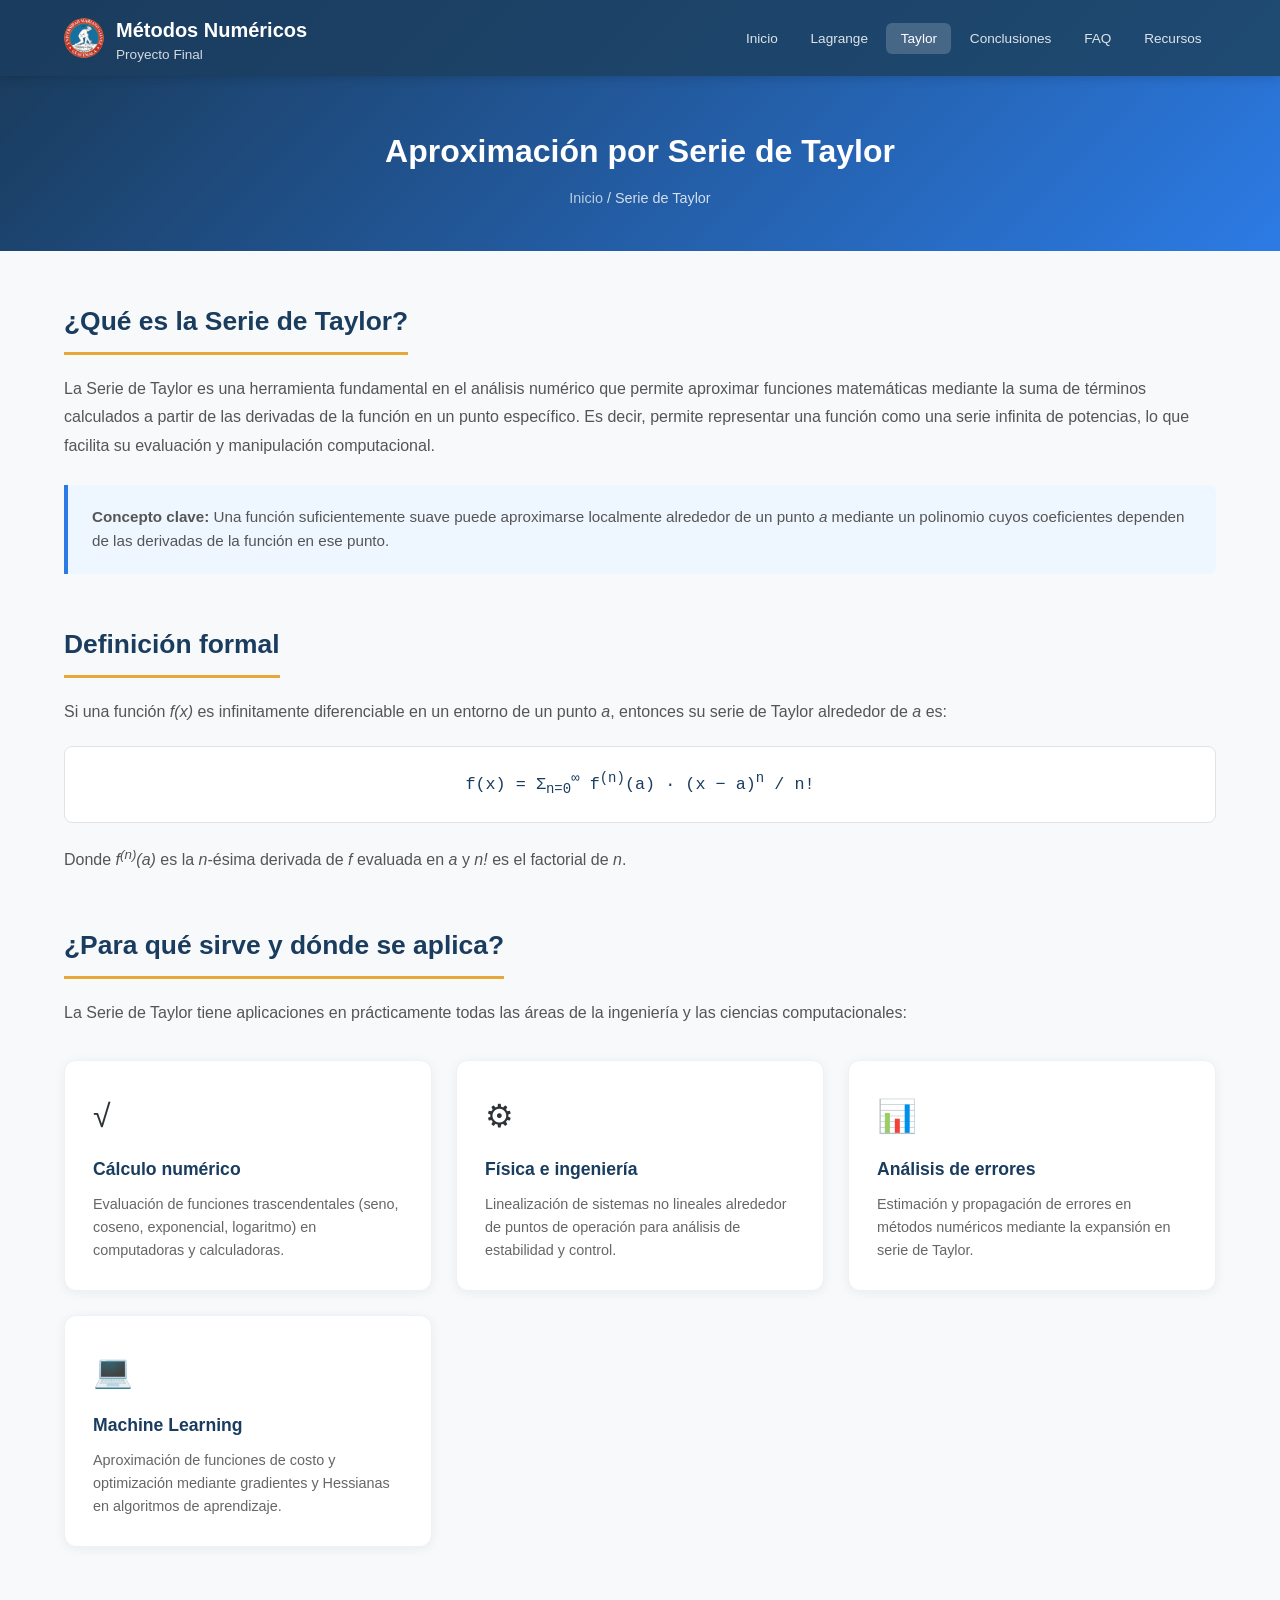
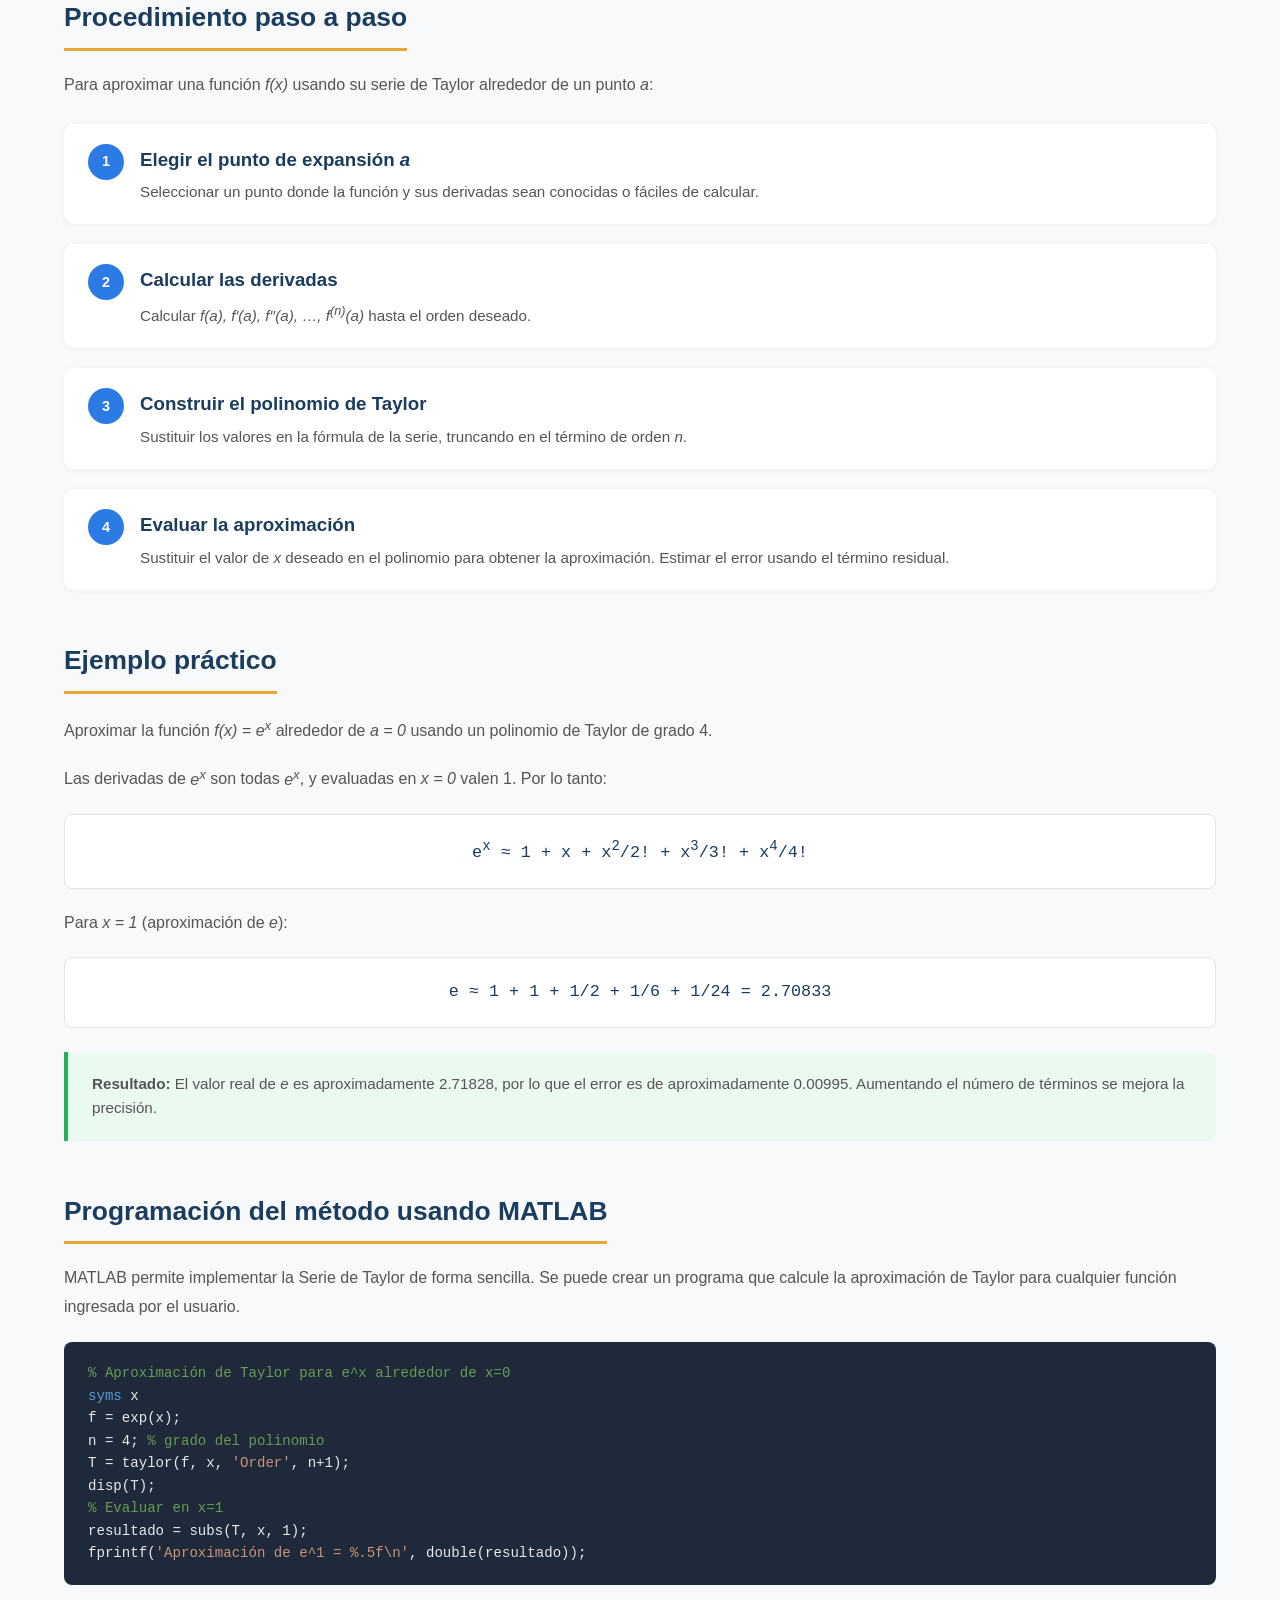
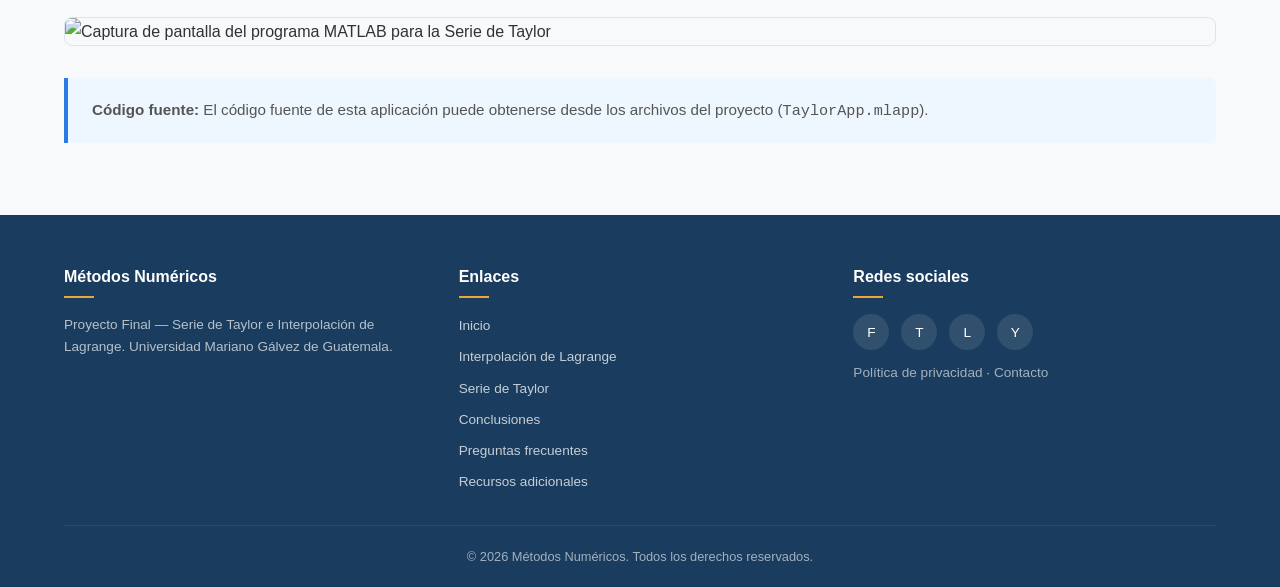
==== aproximacion-taylor.html @ 3bd2c2f5 "- Versión inicial del proyecto" ====
<!DOCTYPE html>
<html lang="es">
<head>
  <meta charset="UTF-8">
  <meta name="viewport" content="width=device-width, initial-scale=1.0">
  <meta name="description" content="Aproximación por Serie de Taylor - Explicación del método, procedimiento y aplicaciones en métodos numéricos.">
  <title>Aproximación por Serie de Taylor | Métodos Numéricos</title>
  <link rel="stylesheet" href="assets/css/style.css">
</head>
<body>

  <!-- ======== HEADER ======== -->
  <header class="header">
    <div class="container">
      <a href="index.html" class="logo">
        <img src="assets/images/Umg.png" alt="Logo Universidad Mariano Gálvez">
        <div>
          Métodos Numéricos
          <span>Proyecto Final</span>
        </div>
      </a>
      <button class="hamburger" aria-expanded="false" aria-label="Menú de navegación">
        <span></span>
        <span></span>
        <span></span>
      </button>
      <nav class="nav">
        <ul class="nav__list">
          <li><a href="index.html" class="nav__link">Inicio</a></li>
          <li><a href="polinomio-de-interpolacion-lagrange.html" class="nav__link">Lagrange</a></li>
          <li><a href="aproximacion-taylor.html" class="nav__link">Taylor</a></li>
          <li><a href="conclusiones.html" class="nav__link">Conclusiones</a></li>
          <li><a href="preguntas-frecuentes.html" class="nav__link">FAQ</a></li>
          <li><a href="recursos-adicionales.html" class="nav__link">Recursos</a></li>
        </ul>
      </nav>
    </div>
  </header>

  <!-- ======== PAGE BANNER ======== -->
  <section class="page-banner">
    <div class="container">
      <h1 class="page-banner__title">Aproximación por Serie de Taylor</h1>
      <p class="page-banner__breadcrumb"><a href="index.html">Inicio</a> / Serie de Taylor</p>
    </div>
  </section>

  <!-- ======== MAIN ======== -->
  <main class="main">
    <div class="container">

      <!-- Introducción -->
      <section class="section">
        <h2 class="section__title">¿Qué es la Serie de Taylor?</h2>
        <p class="section__text">
          La Serie de Taylor es una herramienta fundamental en el análisis numérico que permite aproximar
          funciones matemáticas mediante la suma de términos calculados a partir de las derivadas de la
          función en un punto específico. Es decir, permite representar una función como una serie infinita
          de potencias, lo que facilita su evaluación y manipulación computacional.
        </p>
        <div class="info-box">
          <p class="info-box__text">
            <strong>Concepto clave:</strong> Una función suficientemente suave puede aproximarse localmente
            alrededor de un punto <em>a</em> mediante un polinomio cuyos coeficientes dependen de las
            derivadas de la función en ese punto.
          </p>
        </div>
      </section>

      <!-- Definición formal -->
      <section class="section">
        <h2 class="section__title">Definición formal</h2>
        <p class="section__text">
          Si una función <em>f(x)</em> es infinitamente diferenciable en un entorno de un punto <em>a</em>,
          entonces su serie de Taylor alrededor de <em>a</em> es:
        </p>
        <div class="formula">
          f(x) = &Sigma;<sub>n=0</sub><sup>&infin;</sup> f<sup>(n)</sup>(a) &middot; (x &minus; a)<sup>n</sup> / n!
        </div>
        <p class="section__text">
          Donde <em>f<sup>(n)</sup>(a)</em> es la <em>n</em>-ésima derivada de <em>f</em> evaluada en
          <em>a</em> y <em>n!</em> es el factorial de <em>n</em>.
        </p>
      </section>

      <!-- Aplicaciones -->
      <section class="section">
        <h2 class="section__title">¿Para qué sirve y dónde se aplica?</h2>
        <p class="section__text">
          La Serie de Taylor tiene aplicaciones en prácticamente todas las áreas de la ingeniería y las
          ciencias computacionales:
        </p>
        <div class="cards-grid">
          <div class="card">
            <div class="card__icon">&#8730;</div>
            <h3 class="card__title">Cálculo numérico</h3>
            <p class="card__text">
              Evaluación de funciones trascendentales (seno, coseno, exponencial, logaritmo) en
              computadoras y calculadoras.
            </p>
          </div>
          <div class="card">
            <div class="card__icon">&#9881;</div>
            <h3 class="card__title">Física e ingeniería</h3>
            <p class="card__text">
              Linealización de sistemas no lineales alrededor de puntos de operación para análisis
              de estabilidad y control.
            </p>
          </div>
          <div class="card">
            <div class="card__icon">&#128202;</div>
            <h3 class="card__title">Análisis de errores</h3>
            <p class="card__text">
              Estimación y propagación de errores en métodos numéricos mediante la expansión en
              serie de Taylor.
            </p>
          </div>
          <div class="card">
            <div class="card__icon">&#128187;</div>
            <h3 class="card__title">Machine Learning</h3>
            <p class="card__text">
              Aproximación de funciones de costo y optimización mediante gradientes y Hessianas
              en algoritmos de aprendizaje.
            </p>
          </div>
        </div>
      </section>

      <!-- Procedimiento -->
      <section class="section">
        <h2 class="section__title">Procedimiento paso a paso</h2>
        <p class="section__text">
          Para aproximar una función <em>f(x)</em> usando su serie de Taylor alrededor de un punto <em>a</em>:
        </p>
        <div class="steps">
          <div class="step">
            <span class="step__number">1</span>
            <div class="step__content">
              <h3 class="step__title">Elegir el punto de expansión <em>a</em></h3>
              <p class="step__text">
                Seleccionar un punto donde la función y sus derivadas sean conocidas o fáciles de calcular.
              </p>
            </div>
          </div>
          <div class="step">
            <span class="step__number">2</span>
            <div class="step__content">
              <h3 class="step__title">Calcular las derivadas</h3>
              <p class="step__text">
                Calcular <em>f(a), f&prime;(a), f&prime;&prime;(a), &hellip;, f<sup>(n)</sup>(a)</em>
                hasta el orden deseado.
              </p>
            </div>
          </div>
          <div class="step">
            <span class="step__number">3</span>
            <div class="step__content">
              <h3 class="step__title">Construir el polinomio de Taylor</h3>
              <p class="step__text">
                Sustituir los valores en la fórmula de la serie, truncando en el término de orden <em>n</em>.
              </p>
            </div>
          </div>
          <div class="step">
            <span class="step__number">4</span>
            <div class="step__content">
              <h3 class="step__title">Evaluar la aproximación</h3>
              <p class="step__text">
                Sustituir el valor de <em>x</em> deseado en el polinomio para obtener la aproximación.
                Estimar el error usando el término residual.
              </p>
            </div>
          </div>
        </div>
      </section>

      <!-- Ejemplo práctico -->
      <section class="section">
        <h2 class="section__title">Ejemplo práctico</h2>
        <p class="section__text">
          Aproximar la función <em>f(x) = e<sup>x</sup></em> alrededor de <em>a = 0</em> usando un
          polinomio de Taylor de grado 4.
        </p>
        <p class="section__text">
          Las derivadas de <em>e<sup>x</sup></em> son todas <em>e<sup>x</sup></em>, y evaluadas en
          <em>x = 0</em> valen 1. Por lo tanto:
        </p>
        <div class="formula">
          e<sup>x</sup> &asymp; 1 + x + x<sup>2</sup>/2! + x<sup>3</sup>/3! + x<sup>4</sup>/4!
        </div>
        <p class="section__text">
          Para <em>x = 1</em> (aproximación de <em>e</em>):
        </p>
        <div class="formula">
          e &asymp; 1 + 1 + 1/2 + 1/6 + 1/24 = 2.70833
        </div>
        <div class="info-box info-box--success">
          <p class="info-box__text">
            <strong>Resultado:</strong> El valor real de <em>e</em> es aproximadamente 2.71828, por lo que
            el error es de aproximadamente 0.00995. Aumentando el número de términos se mejora la precisión.
          </p>
        </div>
      </section>

      <!-- Programación en MATLAB -->
      <section class="section">
        <h2 class="section__title">Programación del método usando MATLAB</h2>
        <p class="section__text">
          MATLAB permite implementar la Serie de Taylor de forma sencilla. Se puede crear un programa que
          calcule la aproximación de Taylor para cualquier función ingresada por el usuario.
        </p>
        <div class="code-block">
          <span class="comment">% Aproximación de Taylor para e^x alrededor de x=0</span><br>
          <span class="keyword">syms</span> x<br>
          f = exp(x);<br>
          n = 4; <span class="comment">% grado del polinomio</span><br>
          T = taylor(f, x, <span class="string">'Order'</span>, n+1);<br>
          disp(T);<br>
          <span class="comment">% Evaluar en x=1</span><br>
          resultado = subs(T, x, 1);<br>
          fprintf(<span class="string">'Aproximación de e^1 = %.5f\n'</span>, double(resultado));
        </div>
        <img src="assets/images/ejemplo-taylor.png" alt="Captura de pantalla del programa MATLAB para la Serie de Taylor" class="mt-2" style="border-radius:8px;border:1px solid #e0e4e8;">
        <div class="info-box mt-2">
          <p class="info-box__text">
            <strong>Código fuente:</strong> El código fuente de esta aplicación puede obtenerse desde los archivos
            del proyecto (<code>TaylorApp.mlapp</code>).
          </p>
        </div>
      </section>

    </div>
  </main>

  <!-- ======== FOOTER ======== -->
  <footer class="footer">
    <div class="container">
      <div class="footer__grid">
        <div>
          <h4 class="footer__heading">Métodos Numéricos</h4>
          <p class="footer__text">
            Proyecto Final &mdash; Serie de Taylor e Interpolación de Lagrange.
            Universidad Mariano Gálvez de Guatemala.
          </p>
        </div>
        <div>
          <h4 class="footer__heading">Enlaces</h4>
          <div class="footer__links">
            <a href="index.html" class="footer__link">Inicio</a>
            <a href="polinomio-de-interpolacion-lagrange.html" class="footer__link">Interpolación de Lagrange</a>
            <a href="aproximacion-taylor.html" class="footer__link">Serie de Taylor</a>
            <a href="conclusiones.html" class="footer__link">Conclusiones</a>
            <a href="preguntas-frecuentes.html" class="footer__link">Preguntas frecuentes</a>
            <a href="recursos-adicionales.html" class="footer__link">Recursos adicionales</a>
          </div>
        </div>
        <div>
          <h4 class="footer__heading">Redes sociales</h4>
          <div class="footer__social">
            <a href="#" class="footer__social-link" aria-label="Facebook">F</a>
            <a href="#" class="footer__social-link" aria-label="Twitter">T</a>
            <a href="#" class="footer__social-link" aria-label="LinkedIn">L</a>
            <a href="#" class="footer__social-link" aria-label="YouTube">Y</a>
          </div>
          <p class="footer__text" style="margin-top:0.75rem;">
            <a href="#" class="footer__link">Política de privacidad</a> &middot;
            <a href="#" class="footer__link">Contacto</a>
          </p>
        </div>
      </div>
      <div class="footer__bottom">
        &copy; <span id="current-year">2026</span> Métodos Numéricos. Todos los derechos reservados.
      </div>
    </div>
  </footer>

  <script src="assets/js/main.js"></script>
</body>
</html>
---- assets/css/style.css ----
/* ==========================================================================
   Métodos Numéricos - Sitio Web Académico
   Archivo: style.css
   Descripción: Estilos globales compartidos por todas las páginas del sitio.
   Paleta cromática:
     - Primary (azul marino): #1a3c5e
     - Secondary (azul brillante): #2c7be5
     - Accent (ámbar/dorado): #e8a838
     - Background: #f8f9fa
     - Text: #2d3436
     - White: #ffffff
   ========================================================================== */

/* --- Reset & Base -------------------------------------------------------- */
*,
*::before,
*::after {
  margin: 0;
  padding: 0;
  box-sizing: border-box;
}

html {
  scroll-behavior: smooth;
  font-size: 16px;
}

body {
  font-family: 'Segoe UI', Tahoma, Geneva, Verdana, sans-serif;
  color: #2d3436;
  background-color: #f8f9fa;
  line-height: 1.7;
  min-height: 100vh;
  display: flex;
  flex-direction: column;
}

img {
  max-width: 100%;
  height: auto;
  display: block;
}

a {
  color: #2c7be5;
  text-decoration: none;
  transition: color 0.3s ease;
}

a:hover {
  color: #1a3c5e;
}

ul {
  list-style: none;
}

/* --- Container ----------------------------------------------------------- */
.container {
  width: 100%;
  max-width: 1200px;
  margin: 0 auto;
  padding: 0 1.5rem;
}

/* --- Header / Navbar ----------------------------------------------------- */
.header {
  background: linear-gradient(135deg, #1a3c5e 0%, #1f4a72 100%);
  color: #ffffff;
  position: sticky;
  top: 0;
  z-index: 1000;
  box-shadow: 0 2px 10px rgba(0, 0, 0, 0.15);
}

.header .container {
  display: flex;
  align-items: center;
  justify-content: space-between;
  padding-top: 0.8rem;
  padding-bottom: 0.8rem;
}

.logo {
  display: flex;
  align-items: center;
  gap: 0.75rem;
  font-size: 1.25rem;
  font-weight: 700;
  color: #ffffff;
}

.logo img {
  width: 40px;
  height: 40px;
  border-radius: 50%;
  object-fit: cover;
}

.logo span {
  font-size: 0.85rem;
  font-weight: 400;
  opacity: 0.8;
  display: block;
  line-height: 1.2;
}

/* Navigation */
.nav {
  display: flex;
}

.nav__list {
  display: flex;
  align-items: center;
  gap: 0.25rem;
}

.nav__link {
  color: rgba(255, 255, 255, 0.85);
  padding: 0.5rem 0.9rem;
  border-radius: 6px;
  font-size: 0.85rem;
  font-weight: 500;
  transition: background 0.3s ease, color 0.3s ease;
  white-space: nowrap;
}

.nav__link:hover {
  background: rgba(255, 255, 255, 0.12);
  color: #ffffff;
}

.nav__link--active {
  background: rgba(255, 255, 255, 0.18);
  color: #ffffff;
}

/* Hamburger (mobile) */
.hamburger {
  display: none;
  flex-direction: column;
  gap: 5px;
  cursor: pointer;
  background: none;
  border: none;
  padding: 4px;
}

.hamburger span {
  display: block;
  width: 26px;
  height: 3px;
  background: #ffffff;
  border-radius: 3px;
  transition: transform 0.3s ease, opacity 0.3s ease;
}

.hamburger.active span:nth-child(1) {
  transform: rotate(45deg) translate(5px, 6px);
}

.hamburger.active span:nth-child(2) {
  opacity: 0;
}

.hamburger.active span:nth-child(3) {
  transform: rotate(-45deg) translate(5px, -6px);
}

/* --- Hero Section -------------------------------------------------------- */
.hero {
  background: linear-gradient(135deg, #1a3c5e 0%, #2c7be5 100%);
  color: #ffffff;
  padding: 5rem 0 4rem;
  text-align: center;
}

.hero__title {
  font-size: 2.5rem;
  font-weight: 800;
  margin-bottom: 1rem;
  line-height: 1.2;
}

.hero__subtitle {
  font-size: 1.15rem;
  opacity: 0.92;
  max-width: 700px;
  margin: 0 auto 2rem;
  line-height: 1.6;
}

.hero__cta {
  display: inline-block;
  background: #e8a838;
  color: #1a3c5e;
  padding: 0.85rem 2.2rem;
  border-radius: 8px;
  font-weight: 700;
  font-size: 1rem;
  transition: transform 0.3s ease, box-shadow 0.3s ease;
}

.hero__cta:hover {
  transform: translateY(-2px);
  box-shadow: 0 6px 20px rgba(232, 168, 56, 0.4);
  color: #1a3c5e;
}

/* --- Page Banner (internal pages) ---------------------------------------- */
.page-banner {
  background: linear-gradient(135deg, #1a3c5e 0%, #2c7be5 100%);
  color: #ffffff;
  padding: 3rem 0 2.5rem;
  text-align: center;
}

.page-banner__title {
  font-size: 2rem;
  font-weight: 700;
}

.page-banner__breadcrumb {
  margin-top: 0.5rem;
  font-size: 0.9rem;
  opacity: 0.8;
}

.page-banner__breadcrumb a {
  color: rgba(255, 255, 255, 0.85);
}

.page-banner__breadcrumb a:hover {
  color: #e8a838;
}

/* --- Main Content -------------------------------------------------------- */
.main {
  flex: 1;
  padding: 3rem 0;
}

/* Section styling */
.section {
  margin-bottom: 3rem;
}

.section:last-child {
  margin-bottom: 0;
}

.section__title {
  font-size: 1.65rem;
  font-weight: 700;
  color: #1a3c5e;
  margin-bottom: 1.25rem;
  padding-bottom: 0.5rem;
  border-bottom: 3px solid #e8a838;
  display: inline-block;
}

.section__subtitle {
  font-size: 1.2rem;
  font-weight: 600;
  color: #2c7be5;
  margin-bottom: 0.75rem;
}

.section__text {
  font-size: 1rem;
  color: #555;
  margin-bottom: 1rem;
  line-height: 1.8;
}

/* --- Cards Grid ---------------------------------------------------------- */
.cards-grid {
  display: grid;
  grid-template-columns: repeat(auto-fill, minmax(280px, 1fr));
  gap: 1.5rem;
  margin: 2rem 0;
}

.card {
  background: #ffffff;
  border-radius: 12px;
  padding: 1.75rem;
  box-shadow: 0 2px 12px rgba(0, 0, 0, 0.06);
  transition: transform 0.3s ease, box-shadow 0.3s ease;
  border: 1px solid #eef1f5;
}

.card:hover {
  transform: translateY(-4px);
  box-shadow: 0 8px 25px rgba(0, 0, 0, 0.1);
}

.card__icon {
  font-size: 2rem;
  margin-bottom: 0.75rem;
}

.card__title {
  font-size: 1.1rem;
  font-weight: 700;
  color: #1a3c5e;
  margin-bottom: 0.5rem;
}

.card__text {
  font-size: 0.9rem;
  color: #666;
  line-height: 1.6;
}

/* --- Team List ----------------------------------------------------------- */
.team-list {
  display: grid;
  grid-template-columns: repeat(auto-fill, minmax(250px, 1fr));
  gap: 1rem;
  margin: 1.5rem 0;
}

.team-member {
  background: #ffffff;
  border-radius: 10px;
  padding: 1.25rem 1.5rem;
  box-shadow: 0 1px 6px rgba(0, 0, 0, 0.05);
  border-left: 4px solid #2c7be5;
}

.team-member__name {
  font-weight: 700;
  color: #1a3c5e;
  font-size: 1rem;
}

.team-member__id {
  font-size: 0.85rem;
  color: #888;
  margin-top: 0.2rem;
}

/* --- Steps / Procedure --------------------------------------------------- */
.steps {
  counter-reset: step-counter;
  margin: 1.5rem 0;
}

.step {
  display: flex;
  gap: 1rem;
  margin-bottom: 1.25rem;
  background: #ffffff;
  padding: 1.25rem 1.5rem;
  border-radius: 10px;
  box-shadow: 0 1px 6px rgba(0, 0, 0, 0.05);
  align-items: flex-start;
}

.step__number {
  counter-increment: step-counter;
  flex-shrink: 0;
  width: 36px;
  height: 36px;
  background: #2c7be5;
  color: #ffffff;
  border-radius: 50%;
  display: flex;
  align-items: center;
  justify-content: center;
  font-weight: 700;
  font-size: 0.9rem;
}

.step__content {
  flex: 1;
}

.step__title {
  font-weight: 700;
  color: #1a3c5e;
  margin-bottom: 0.3rem;
}

.step__text {
  font-size: 0.95rem;
  color: #555;
  line-height: 1.6;
}

/* --- Info Box ------------------------------------------------------------ */
.info-box {
  background: #eef6ff;
  border-left: 4px solid #2c7be5;
  padding: 1.25rem 1.5rem;
  border-radius: 0 8px 8px 0;
  margin: 1.5rem 0;
}

.info-box--warning {
  background: #fff8e6;
  border-left-color: #e8a838;
}

.info-box--success {
  background: #eafaf1;
  border-left-color: #27ae60;
}

.info-box__title {
  font-weight: 700;
  color: #1a3c5e;
  margin-bottom: 0.4rem;
}

.info-box__text {
  font-size: 0.95rem;
  color: #555;
  line-height: 1.6;
}

/* --- Formula Display ----------------------------------------------------- */
.formula {
  background: #ffffff;
  border: 1px solid #e0e4e8;
  border-radius: 8px;
  padding: 1.25rem 1.5rem;
  margin: 1.25rem 0;
  font-family: 'Courier New', Courier, monospace;
  font-size: 1.05rem;
  text-align: center;
  overflow-x: auto;
  color: #1a3c5e;
}

/* --- FAQ Accordion ------------------------------------------------------- */
.faq-list {
  display: flex;
  flex-direction: column;
  gap: 0.75rem;
}

.faq-item {
  background: #ffffff;
  border-radius: 10px;
  box-shadow: 0 1px 6px rgba(0, 0, 0, 0.05);
  border: 1px solid #eef1f5;
  overflow: hidden;
}

.faq-item__question {
  width: 100%;
  background: none;
  border: none;
  padding: 1.1rem 1.5rem;
  font-size: 0.95rem;
  font-weight: 600;
  color: #1a3c5e;
  text-align: left;
  cursor: pointer;
  display: flex;
  justify-content: space-between;
  align-items: center;
  gap: 0.75rem;
  transition: background 0.3s ease;
}

.faq-item__question:hover {
  background: #f0f4f9;
}

.faq-item__question::after {
  content: '\25BC';
  font-size: 0.7rem;
  color: #2c7be5;
  transition: transform 0.3s ease;
  flex-shrink: 0;
}

.faq-item__question[aria-expanded="true"]::after {
  transform: rotate(180deg);
}

.faq-item__answer {
  max-height: 0;
  overflow: hidden;
  transition: max-height 0.35s ease, padding 0.35s ease;
  padding: 0 1.5rem;
}

.faq-item__answer-content {
  padding-bottom: 1.25rem;
  font-size: 0.92rem;
  color: #555;
  line-height: 1.7;
}

.faq-item__answer.open {
  max-height: 500px;
  padding: 0 1.5rem;
}

/* --- Resources List ------------------------------------------------------ */
.resources-list {
  display: flex;
  flex-direction: column;
  gap: 0.75rem;
}

.resource-item {
  background: #ffffff;
  border-radius: 8px;
  padding: 1rem 1.5rem;
  border: 1px solid #eef1f5;
  display: flex;
  align-items: center;
  gap: 0.75rem;
  transition: transform 0.2s ease, box-shadow 0.2s ease;
}

.resource-item:hover {
  transform: translateX(4px);
  box-shadow: 0 2px 10px rgba(0, 0, 0, 0.06);
}

.resource-item__icon {
  font-size: 1.3rem;
  flex-shrink: 0;
}

.resource-item__link {
  font-size: 0.95rem;
  font-weight: 500;
  word-break: break-all;
}

/* --- Conclusion Cards ---------------------------------------------------- */
.conclusion-list {
  display: flex;
  flex-direction: column;
  gap: 1rem;
}

.conclusion-item {
  background: #ffffff;
  border-radius: 10px;
  padding: 1.25rem 1.5rem;
  border-left: 4px solid #e8a838;
  box-shadow: 0 1px 6px rgba(0, 0, 0, 0.05);
}

.conclusion-item__text {
  font-size: 0.95rem;
  color: #555;
  line-height: 1.7;
}

.conclusion-item__number {
  display: inline-block;
  background: #e8a838;
  color: #ffffff;
  width: 28px;
  height: 28px;
  border-radius: 50%;
  text-align: center;
  line-height: 28px;
  font-size: 0.8rem;
  font-weight: 700;
  margin-right: 0.5rem;
}

/* --- MATLAB Code Block --------------------------------------------------- */
.code-block {
  background: #1e2a3a;
  color: #e6e9ef;
  border-radius: 8px;
  padding: 1.25rem 1.5rem;
  font-family: 'Courier New', Courier, monospace;
  font-size: 0.88rem;
  line-height: 1.6;
  overflow-x: auto;
  margin: 1.25rem 0;
}

.code-block .comment {
  color: #6a9955;
}

.code-block .keyword {
  color: #569cd6;
}

.code-block .string {
  color: #ce9178;
}

/* --- Footer -------------------------------------------------------------- */
.footer {
  background: #1a3c5e;
  color: rgba(255, 255, 255, 0.85);
  padding: 3rem 0 0;
  margin-top: auto;
}

.footer__grid {
  display: grid;
  grid-template-columns: repeat(auto-fit, minmax(220px, 1fr));
  gap: 2rem;
  margin-bottom: 2rem;
}

.footer__heading {
  font-size: 1rem;
  font-weight: 700;
  color: #ffffff;
  margin-bottom: 1rem;
  position: relative;
  padding-bottom: 0.5rem;
}

.footer__heading::after {
  content: '';
  position: absolute;
  bottom: 0;
  left: 0;
  width: 30px;
  height: 2px;
  background: #e8a838;
}

.footer__text {
  font-size: 0.85rem;
  line-height: 1.6;
  opacity: 0.8;
}

.footer__links {
  display: flex;
  flex-direction: column;
  gap: 0.5rem;
}

.footer__link {
  color: rgba(255, 255, 255, 0.75);
  font-size: 0.85rem;
  transition: color 0.3s ease, padding-left 0.3s ease;
}

.footer__link:hover {
  color: #e8a838;
  padding-left: 4px;
}

.footer__social {
  display: flex;
  gap: 0.75rem;
  margin-top: 0.5rem;
}

.footer__social-link {
  display: flex;
  align-items: center;
  justify-content: center;
  width: 36px;
  height: 36px;
  background: rgba(255, 255, 255, 0.1);
  border-radius: 50%;
  font-size: 0.85rem;
  color: #ffffff;
  transition: background 0.3s ease;
}

.footer__social-link:hover {
  background: #e8a838;
  color: #1a3c5e;
}

.footer__bottom {
  border-top: 1px solid rgba(255, 255, 255, 0.1);
  padding: 1.25rem 0;
  text-align: center;
  font-size: 0.8rem;
  opacity: 0.7;
}

/* --- Utility Classes ----------------------------------------------------- */
.text-center {
  text-align: center;
}

.mt-1 { margin-top: 1rem; }
.mt-2 { margin-top: 2rem; }
.mb-1 { margin-bottom: 1rem; }
.mb-2 { margin-bottom: 2rem; }

/* --- Responsive Design --------------------------------------------------- */

/* Tablets */
@media (max-width: 992px) {
  .hero__title {
    font-size: 2rem;
  }

  .page-banner__title {
    font-size: 1.6rem;
  }

  .nav__link {
    font-size: 0.8rem;
    padding: 0.4rem 0.65rem;
  }
}

/* Mobile */
@media (max-width: 768px) {
  .hamburger {
    display: flex;
  }

  .nav {
    position: absolute;
    top: 100%;
    left: 0;
    right: 0;
    background: #1a3c5e;
    max-height: 0;
    overflow: hidden;
    transition: max-height 0.4s ease;
    box-shadow: 0 4px 12px rgba(0, 0, 0, 0.15);
  }

  .nav.open {
    max-height: 400px;
  }

  .nav__list {
    flex-direction: column;
    padding: 0.5rem 1.5rem 1rem;
    gap: 0;
  }

  .nav__link {
    display: block;
    padding: 0.75rem 0;
    border-bottom: 1px solid rgba(255, 255, 255, 0.08);
    width: 100%;
  }

  .header .container {
    position: relative;
  }

  .hero {
    padding: 3rem 0 2.5rem;
  }

  .hero__title {
    font-size: 1.6rem;
  }

  .hero__subtitle {
    font-size: 1rem;
  }

  .page-banner {
    padding: 2rem 0 1.5rem;
  }

  .page-banner__title {
    font-size: 1.35rem;
  }

  .main {
    padding: 2rem 0;
  }

  .section__title {
    font-size: 1.35rem;
  }

  .cards-grid {
    grid-template-columns: 1fr;
  }

  .team-list {
    grid-template-columns: 1fr;
  }

  .footer__grid {
    grid-template-columns: 1fr;
    gap: 1.5rem;
  }
}

/* Small mobile */
@media (max-width: 480px) {
  .hero__title {
    font-size: 1.35rem;
  }

  .container {
    padding: 0 1rem;
  }

  .logo {
    font-size: 1rem;
  }

  .step {
    flex-direction: column;
    gap: 0.5rem;
  }
}
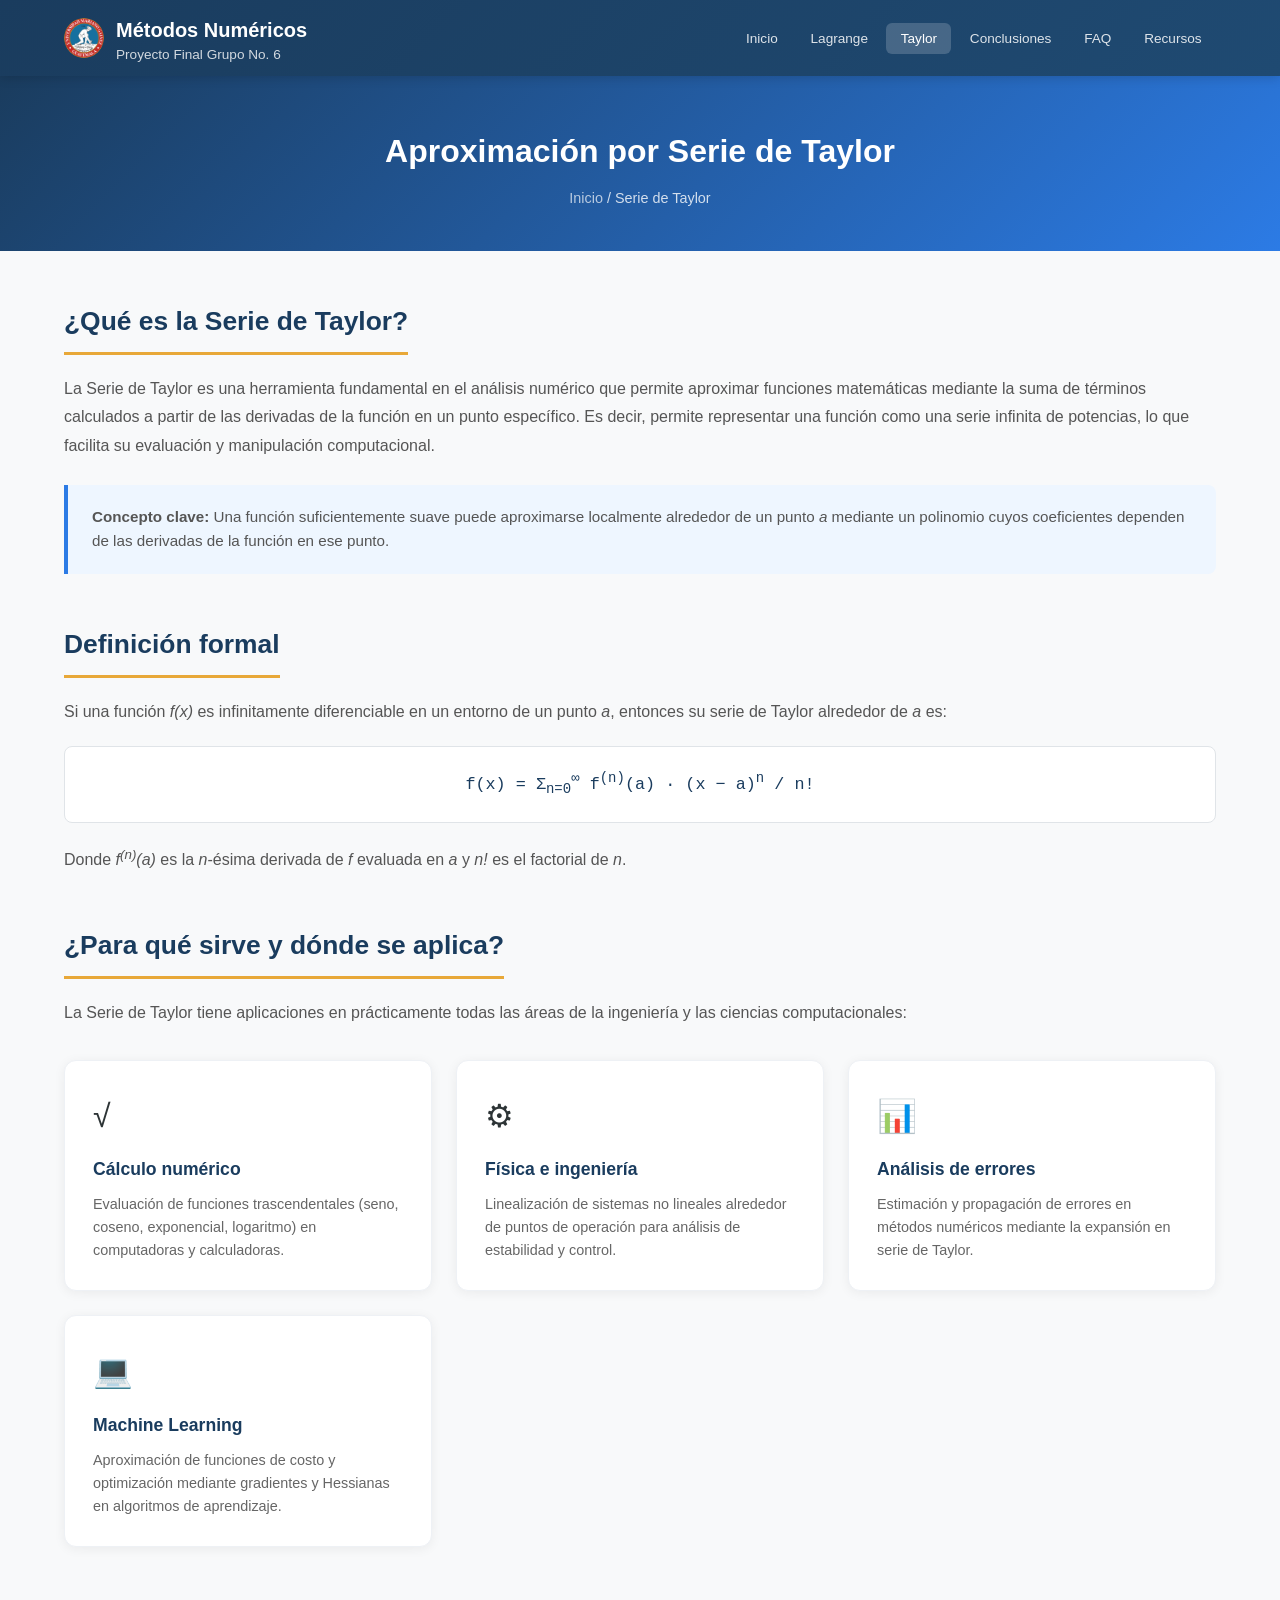
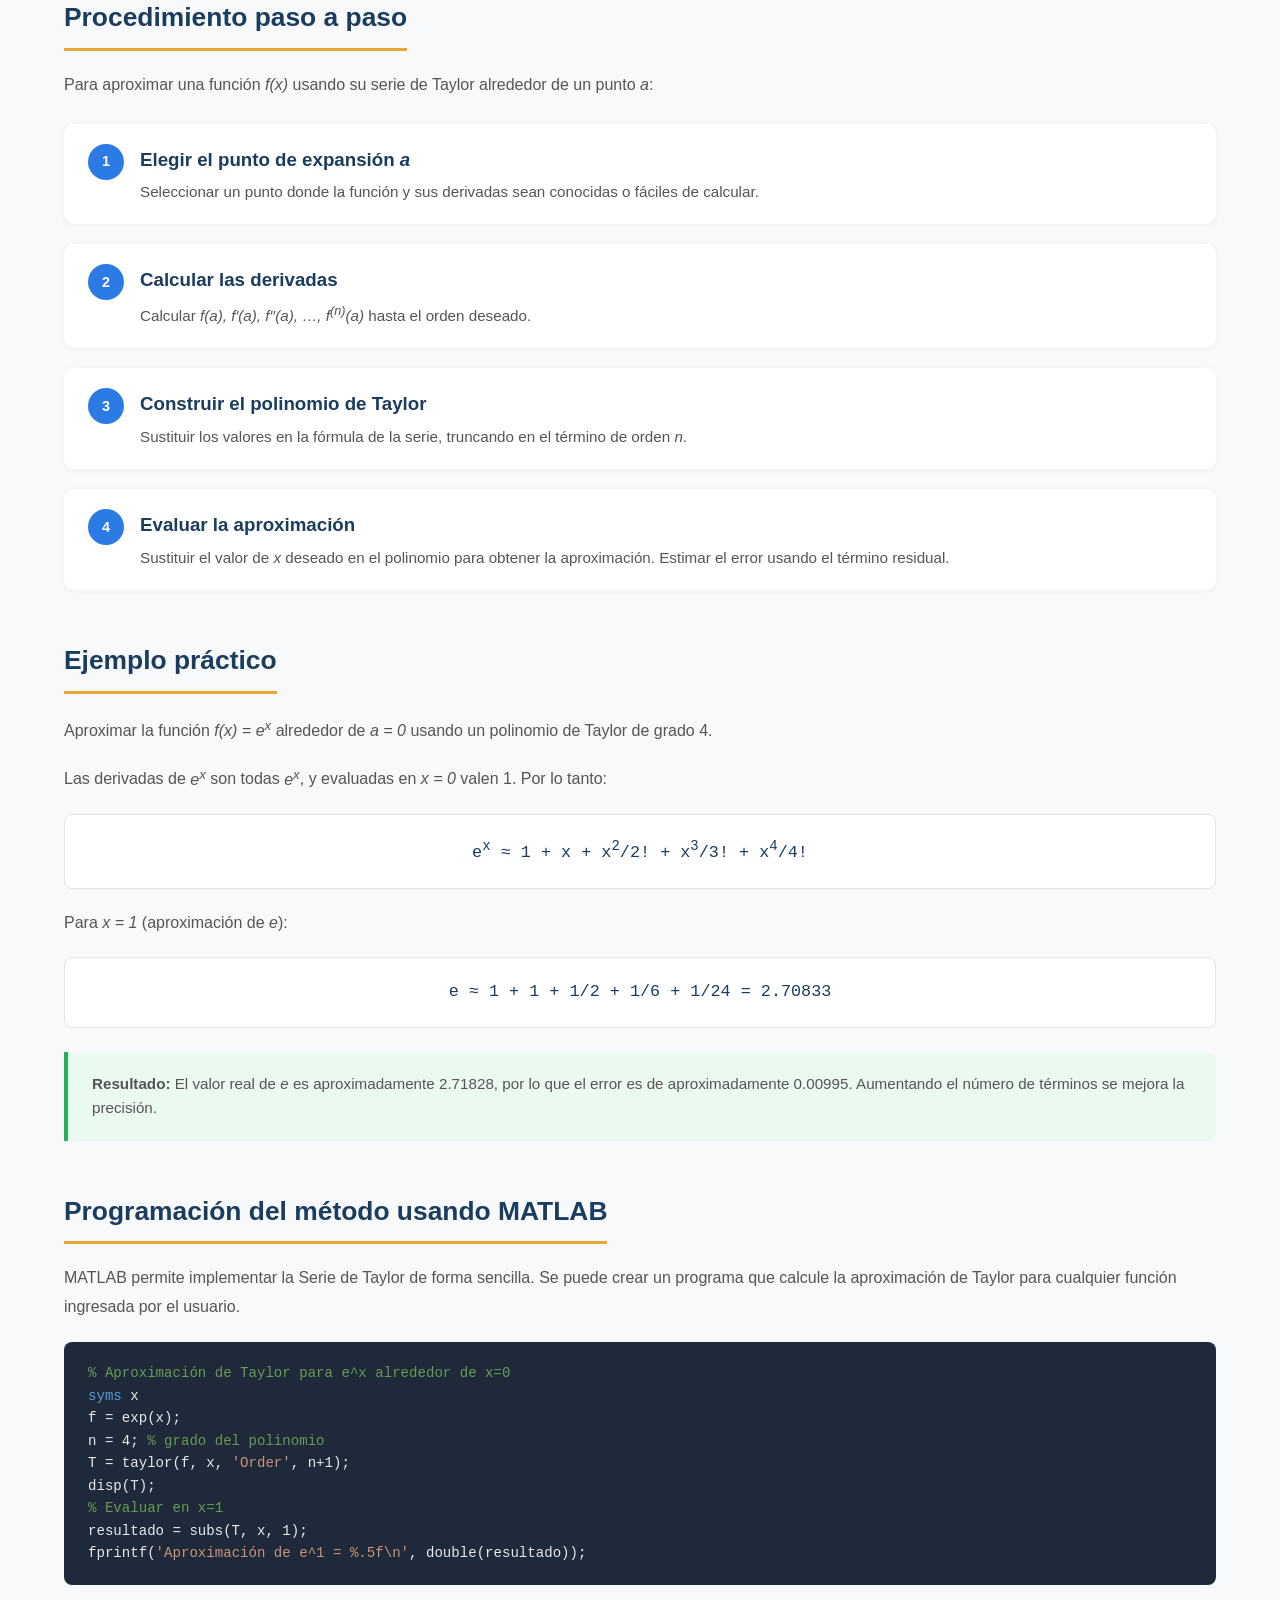
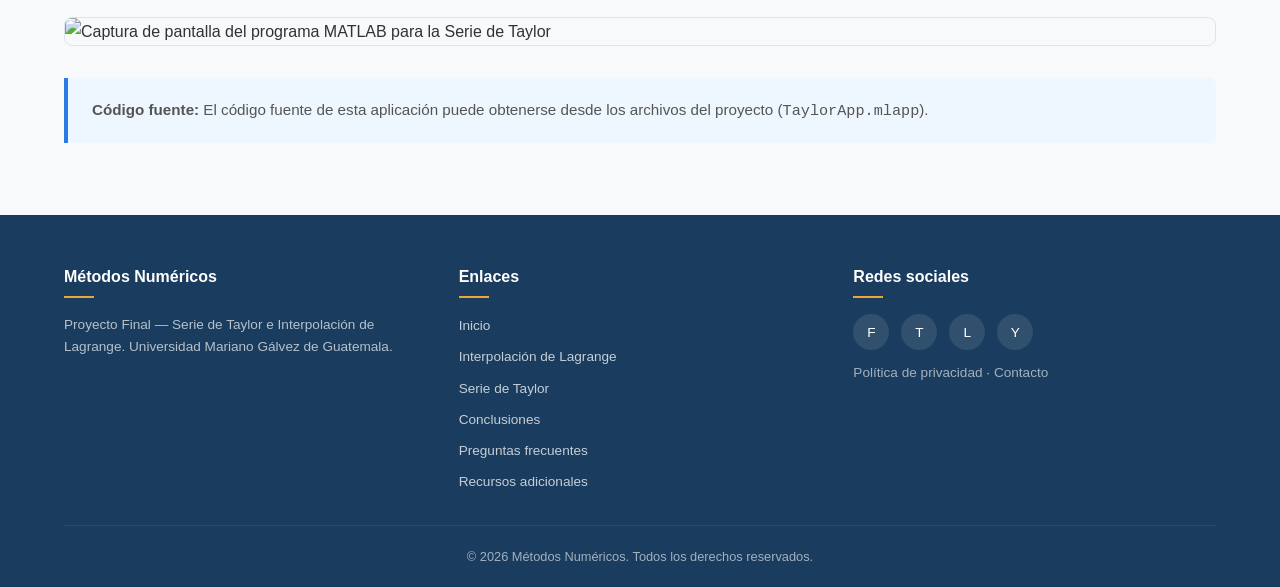
==== commit d019d8c0: "- Corrección de titulo de proyecto" ====
--- a/aproximacion-taylor.html
+++ b/aproximacion-taylor.html
@@ -16,7 +16,7 @@
         <img src="assets/images/Umg.png" alt="Logo Universidad Mariano Gálvez">
         <div>
           Métodos Numéricos
-          <span>Proyecto Final</span>
+          <span>Proyecto Final Grupo No. 6</span>
         </div>
       </a>
       <button class="hamburger" aria-expanded="false" aria-label="Menú de navegación">
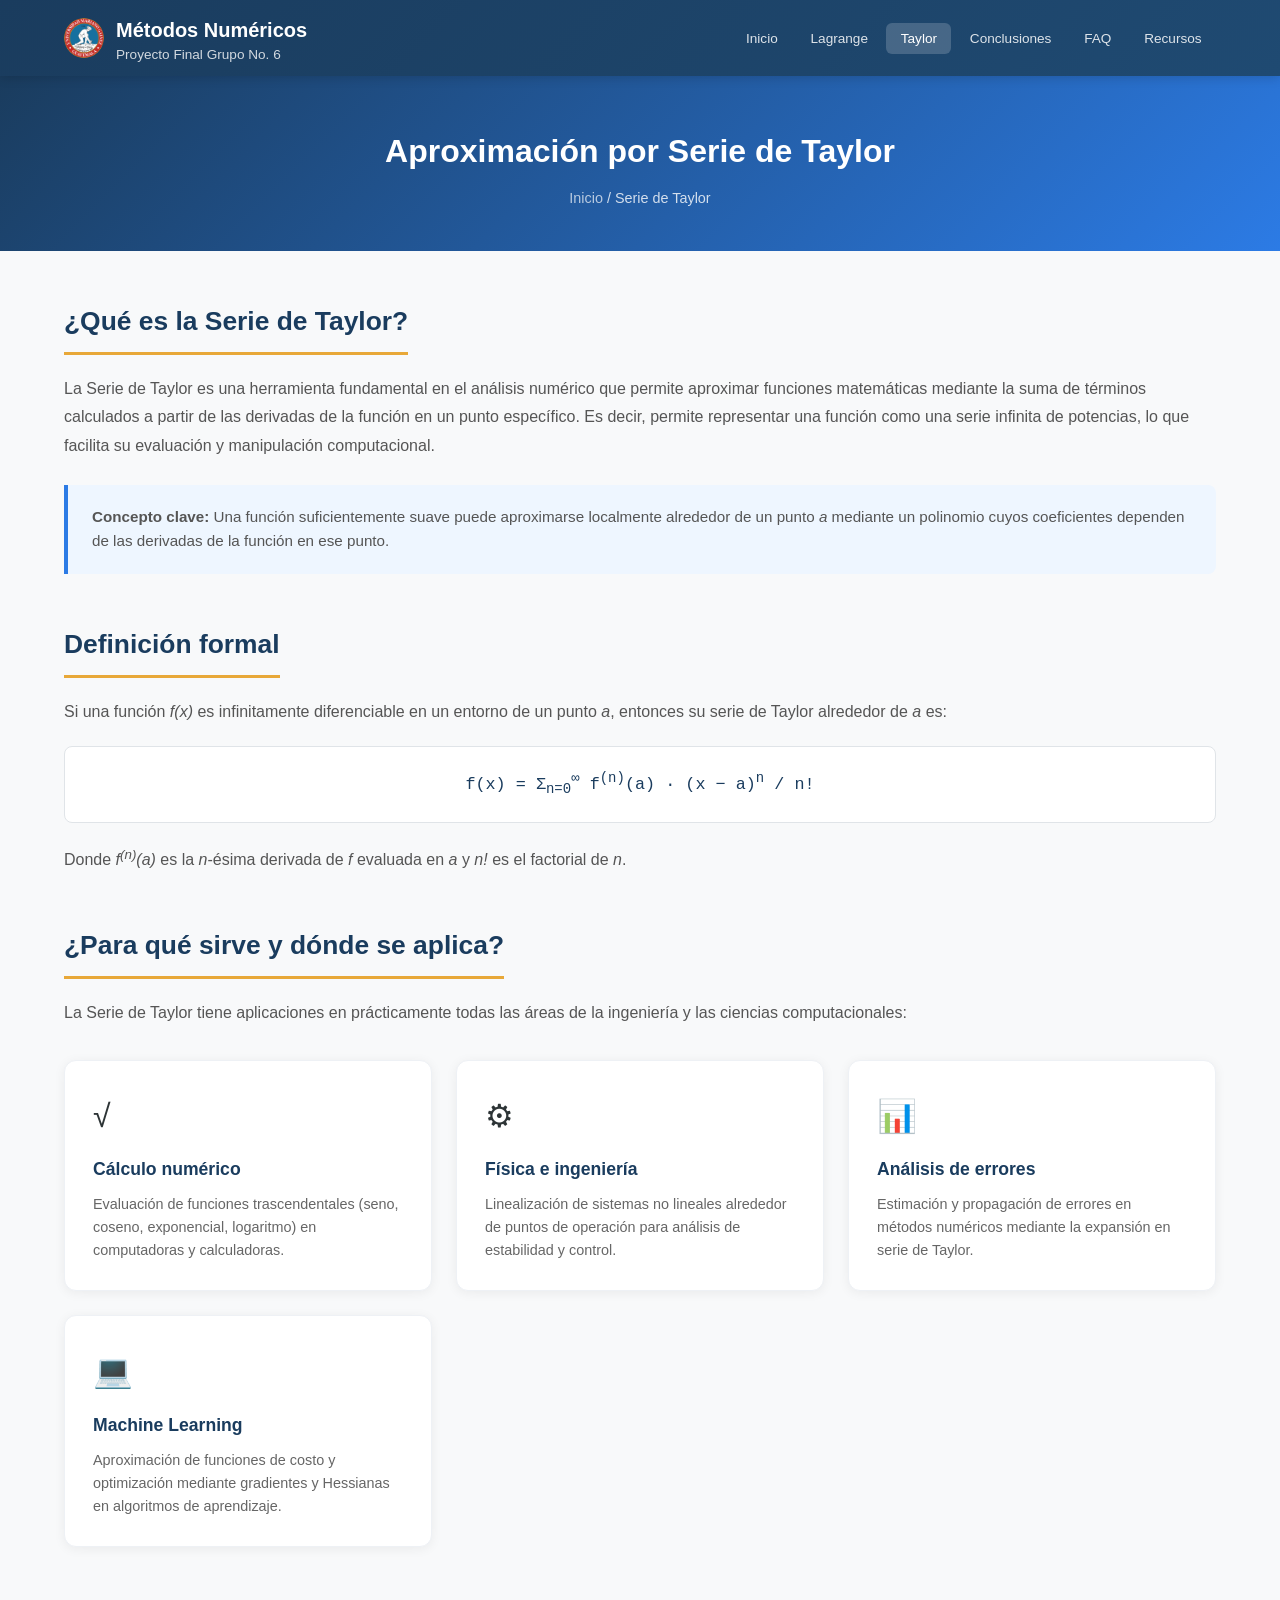
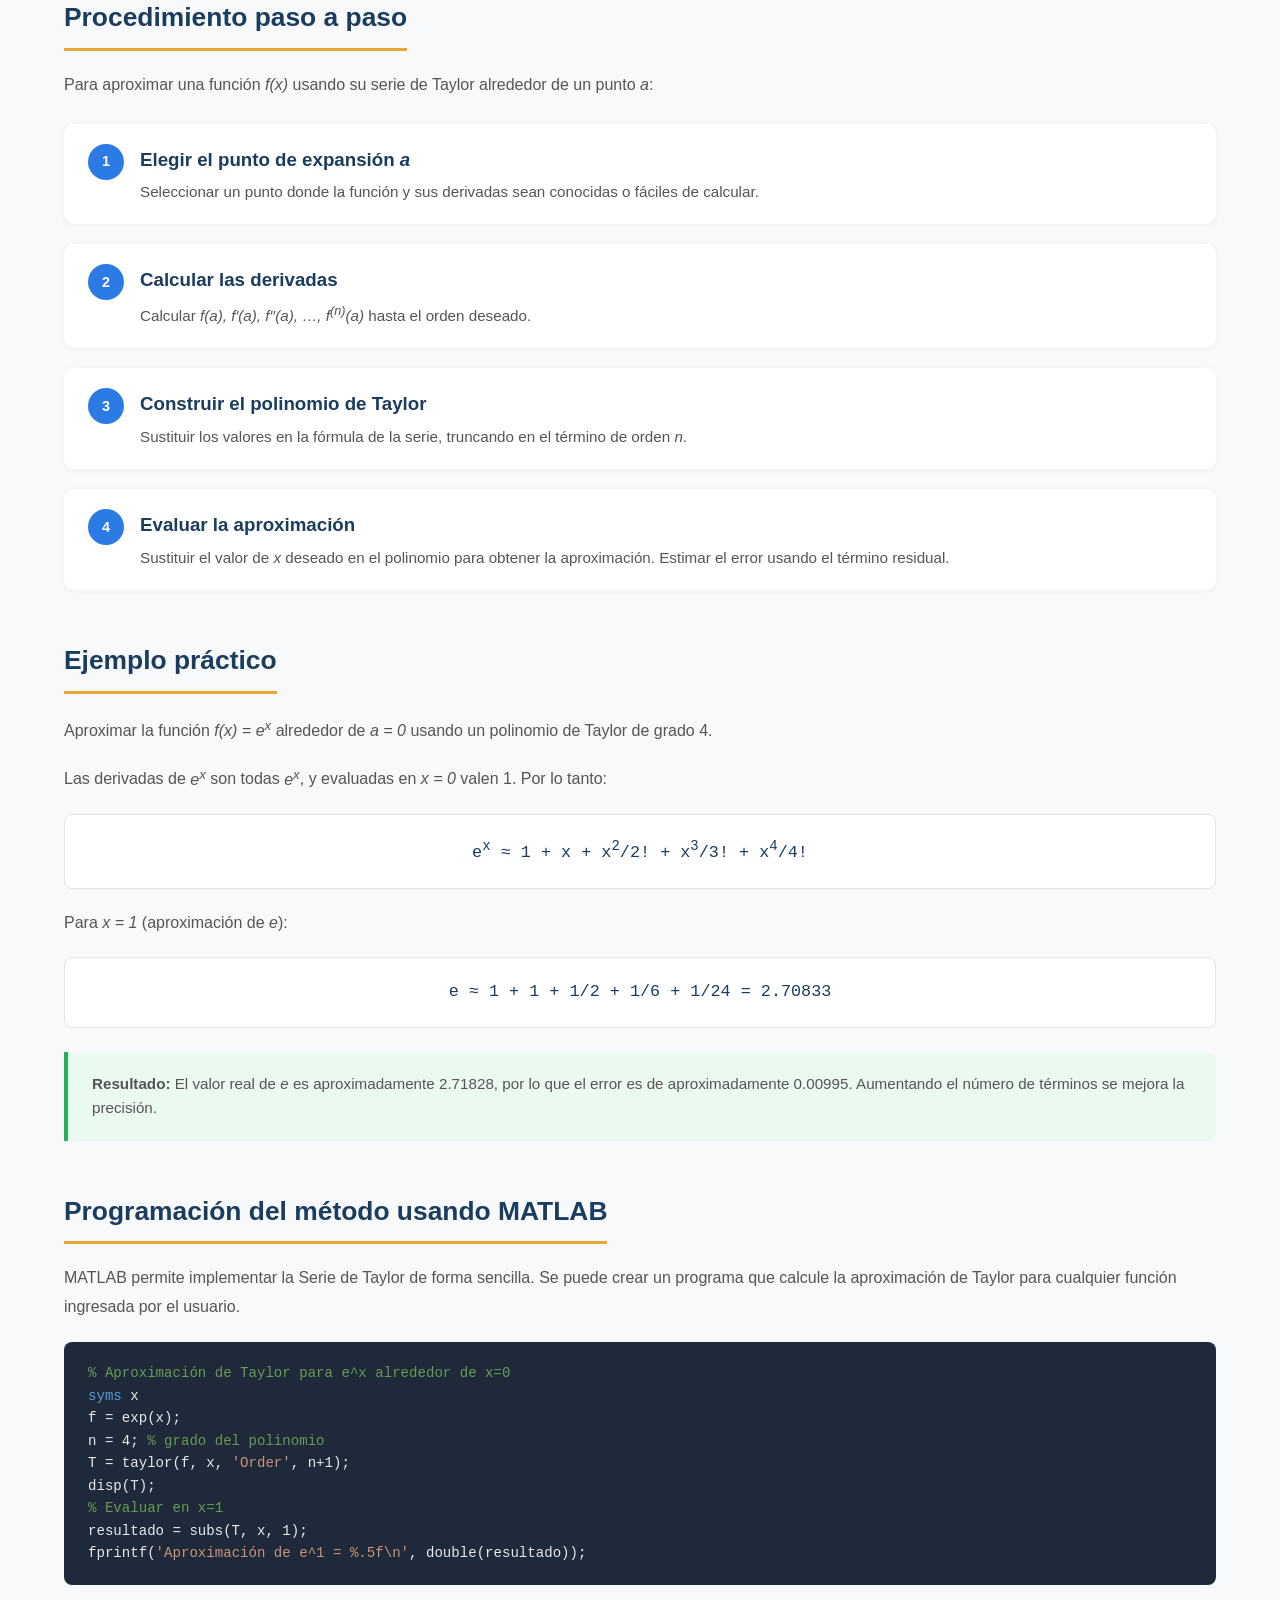
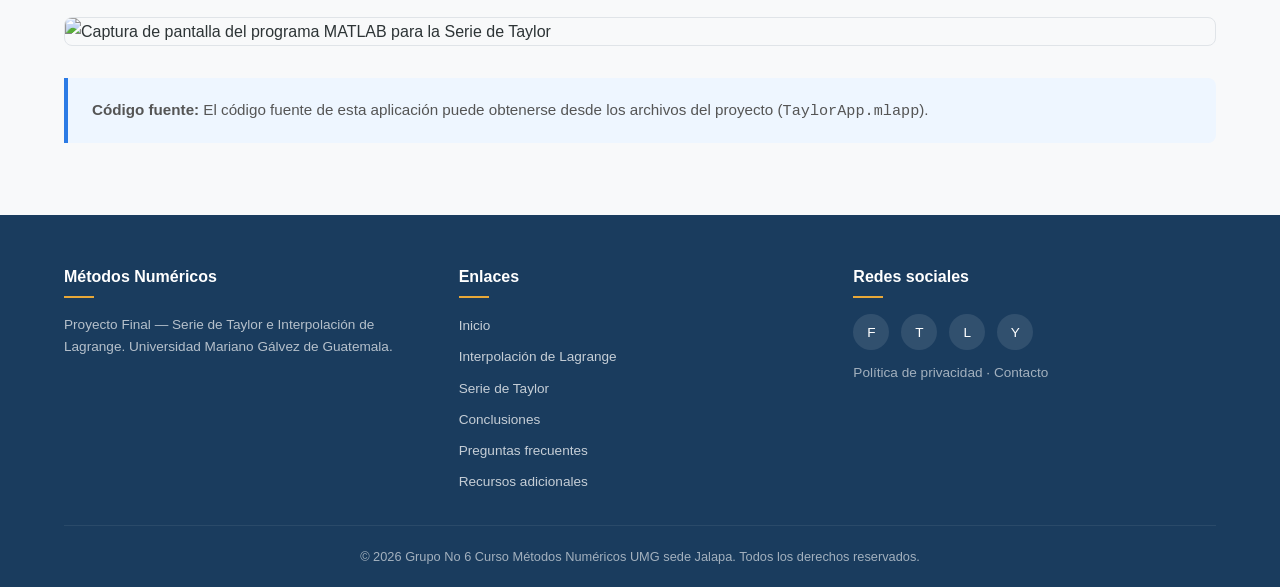
==== commit 4a0c4501: "- Correcciones de texto" ====
--- a/aproximacion-taylor.html
+++ b/aproximacion-taylor.html
@@ -269,7 +269,7 @@
         </div>
       </div>
       <div class="footer__bottom">
-        &copy; <span id="current-year">2026</span> Métodos Numéricos. Todos los derechos reservados.
+        &copy; <span id="current-year">2026</span> Grupo No 6 Curso Métodos Numéricos UMG sede Jalapa. Todos los derechos reservados.
       </div>
     </div>
   </footer>
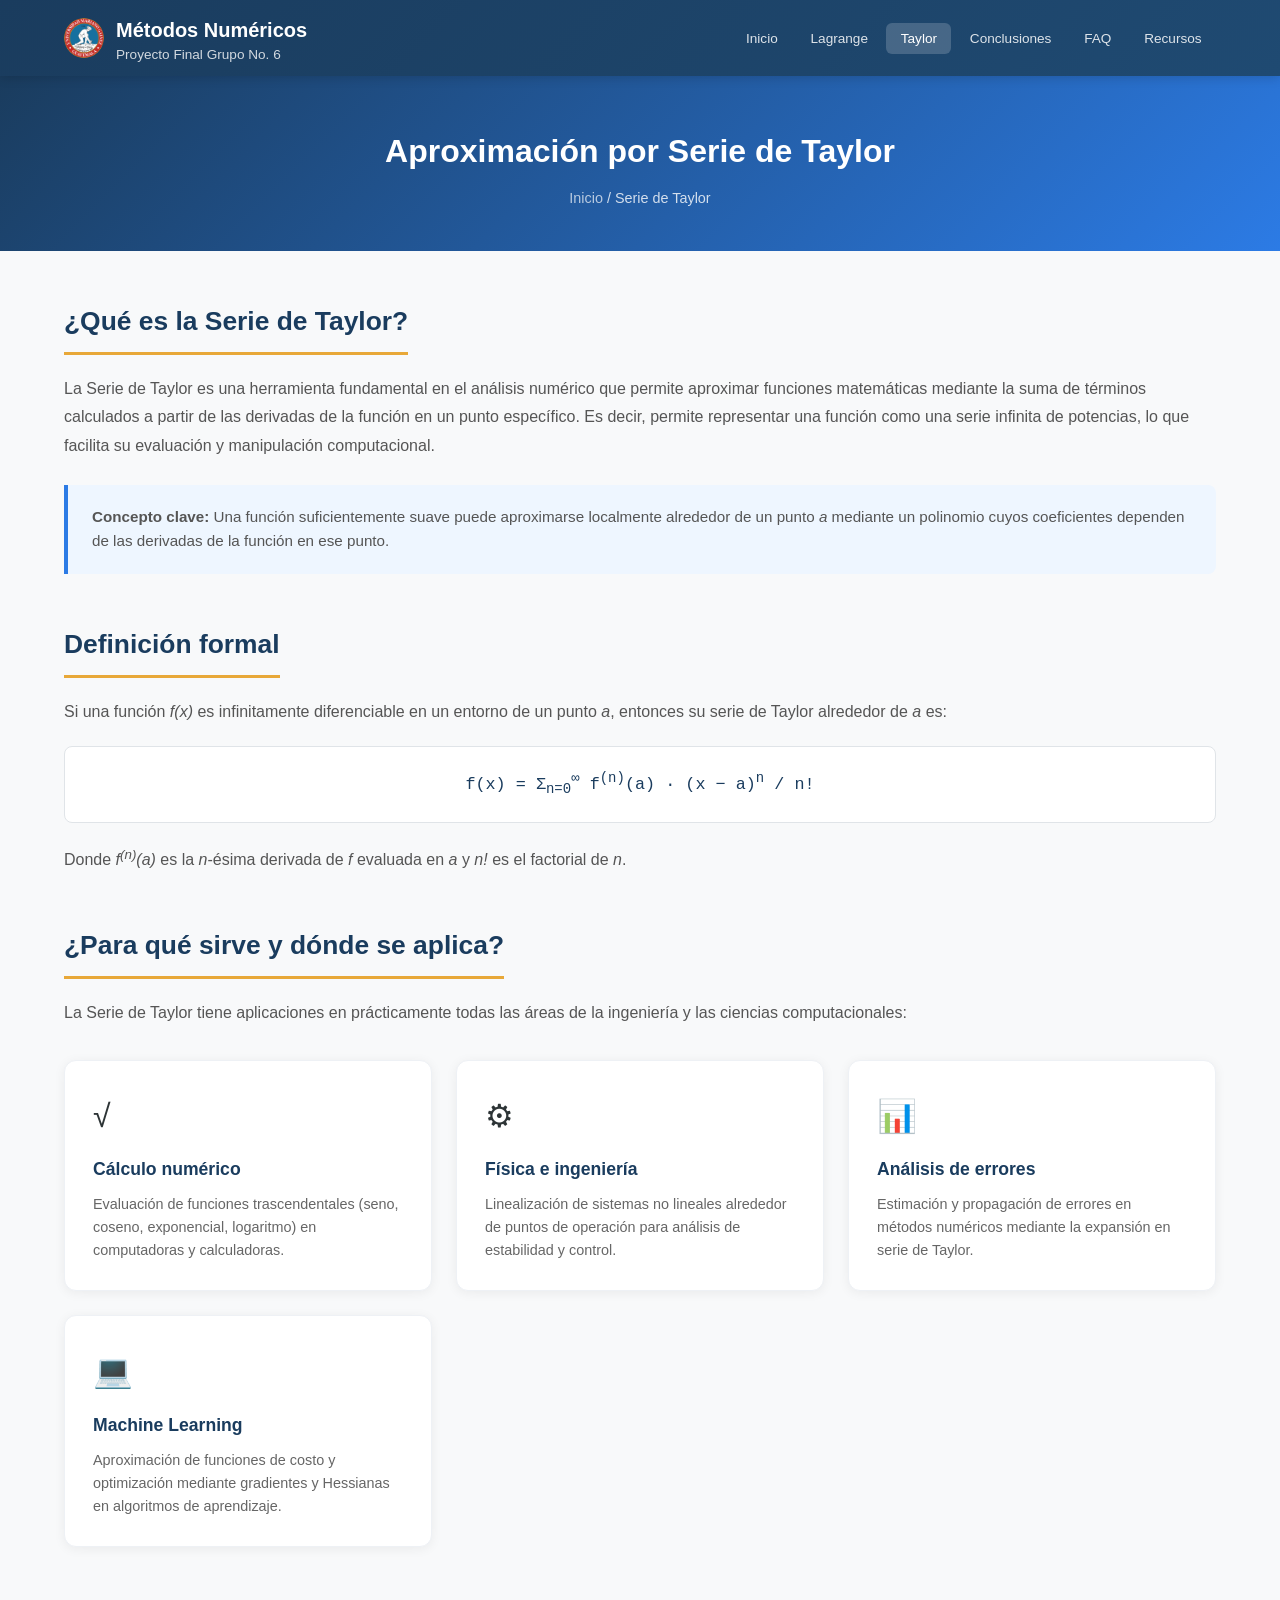
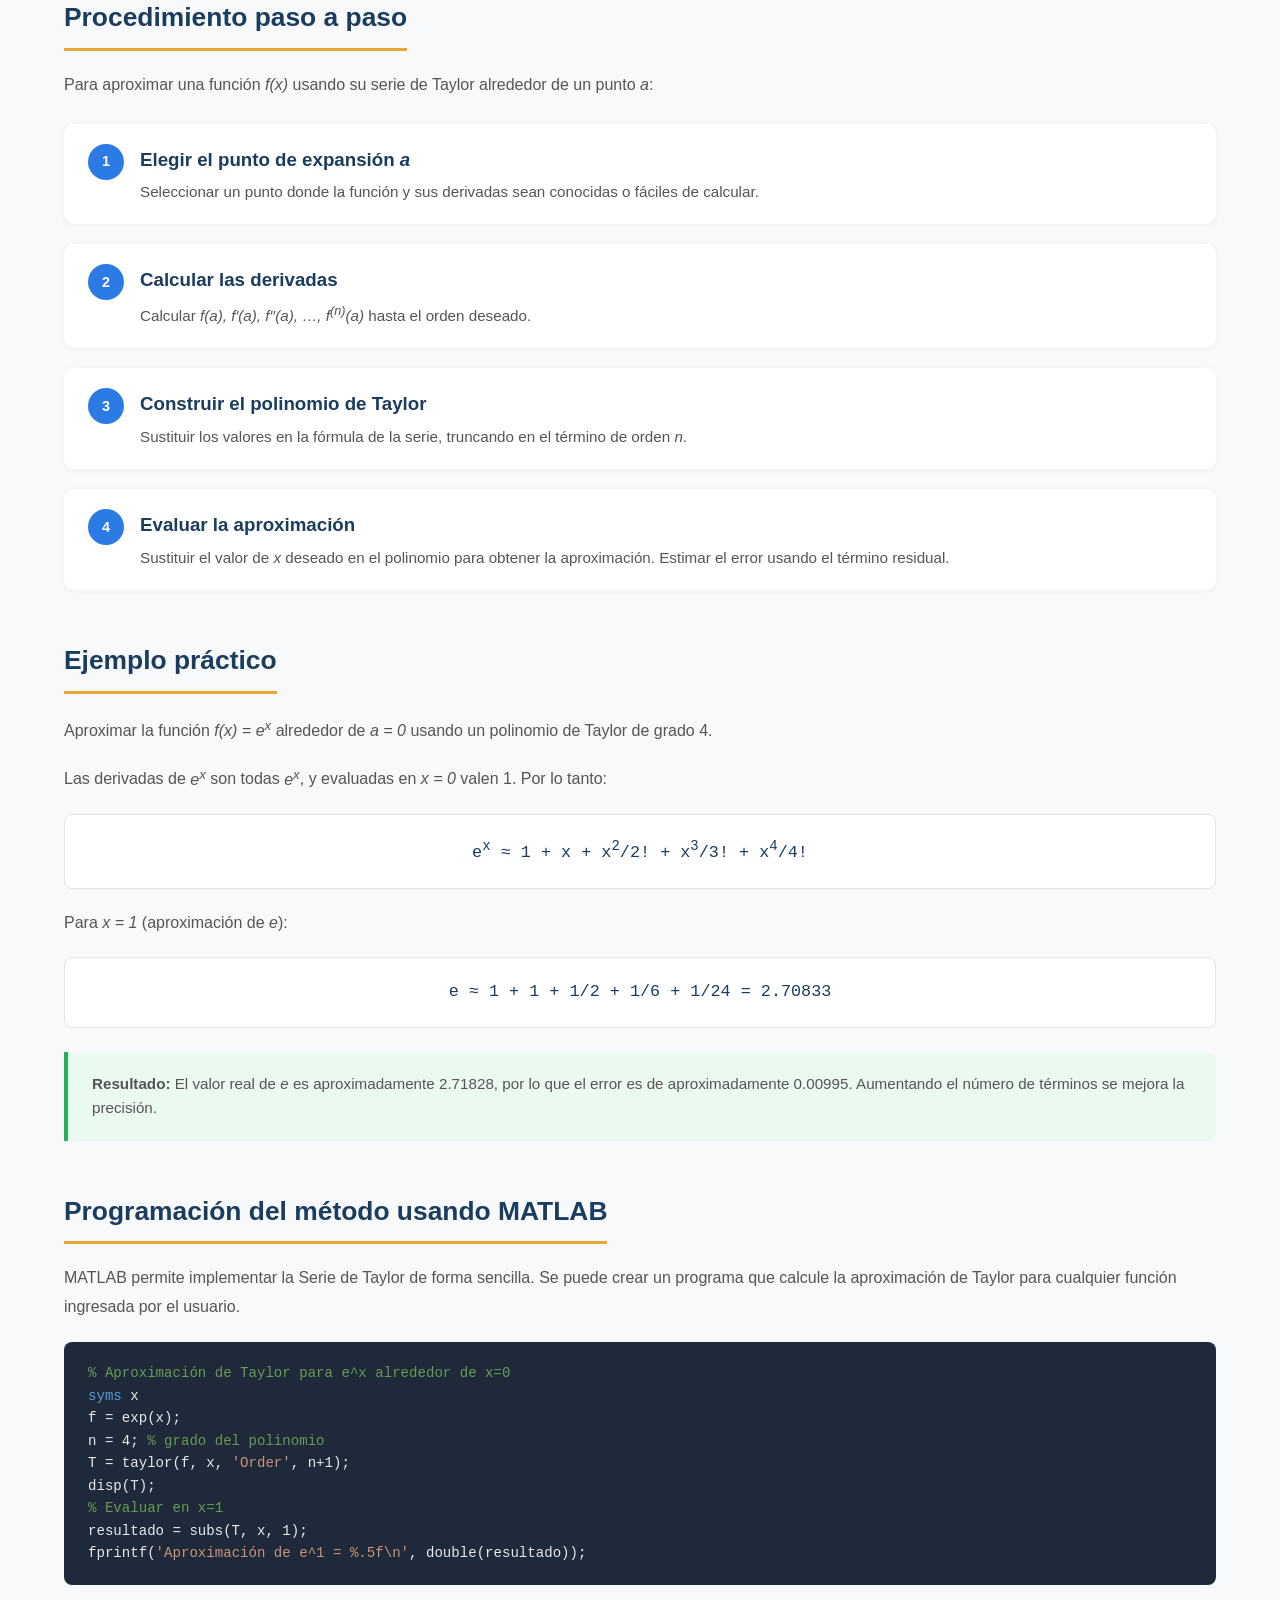
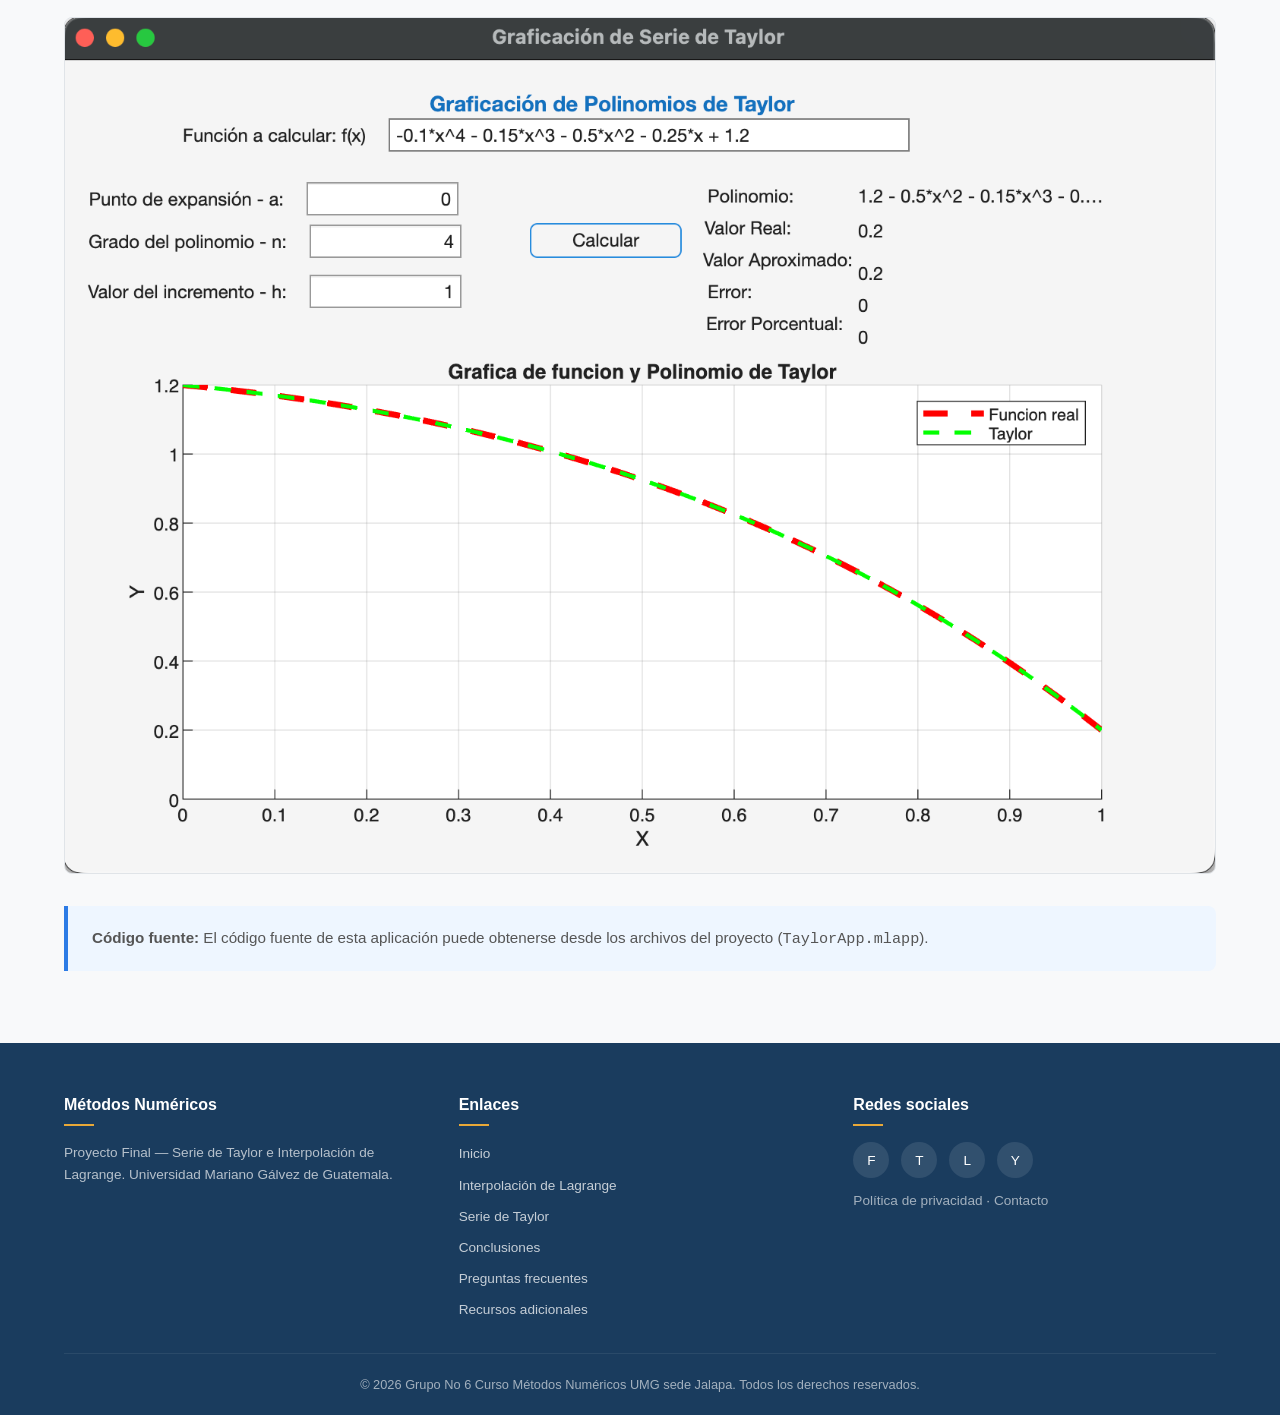
==== commit 90dcfaff: "- Correcciones de texto y se agrega imagen de pruebas de taylor" ====
--- a/aproximacion-taylor.html
+++ b/aproximacion-taylor.html
@@ -220,7 +220,7 @@
           resultado = subs(T, x, 1);<br>
           fprintf(<span class="string">'Aproximación de e^1 = %.5f\n'</span>, double(resultado));
         </div>
-        <img src="assets/images/ejemplo-taylor.png" alt="Captura de pantalla del programa MATLAB para la Serie de Taylor" class="mt-2" style="border-radius:8px;border:1px solid #e0e4e8;">
+        <img src="assets/images/serieTaylor.png" alt="Captura de pantalla del programa MATLAB para la Serie de Taylor" class="mt-2" style="border-radius:8px;border:1px solid #e0e4e8;">
         <div class="info-box mt-2">
           <p class="info-box__text">
             <strong>Código fuente:</strong> El código fuente de esta aplicación puede obtenerse desde los archivos
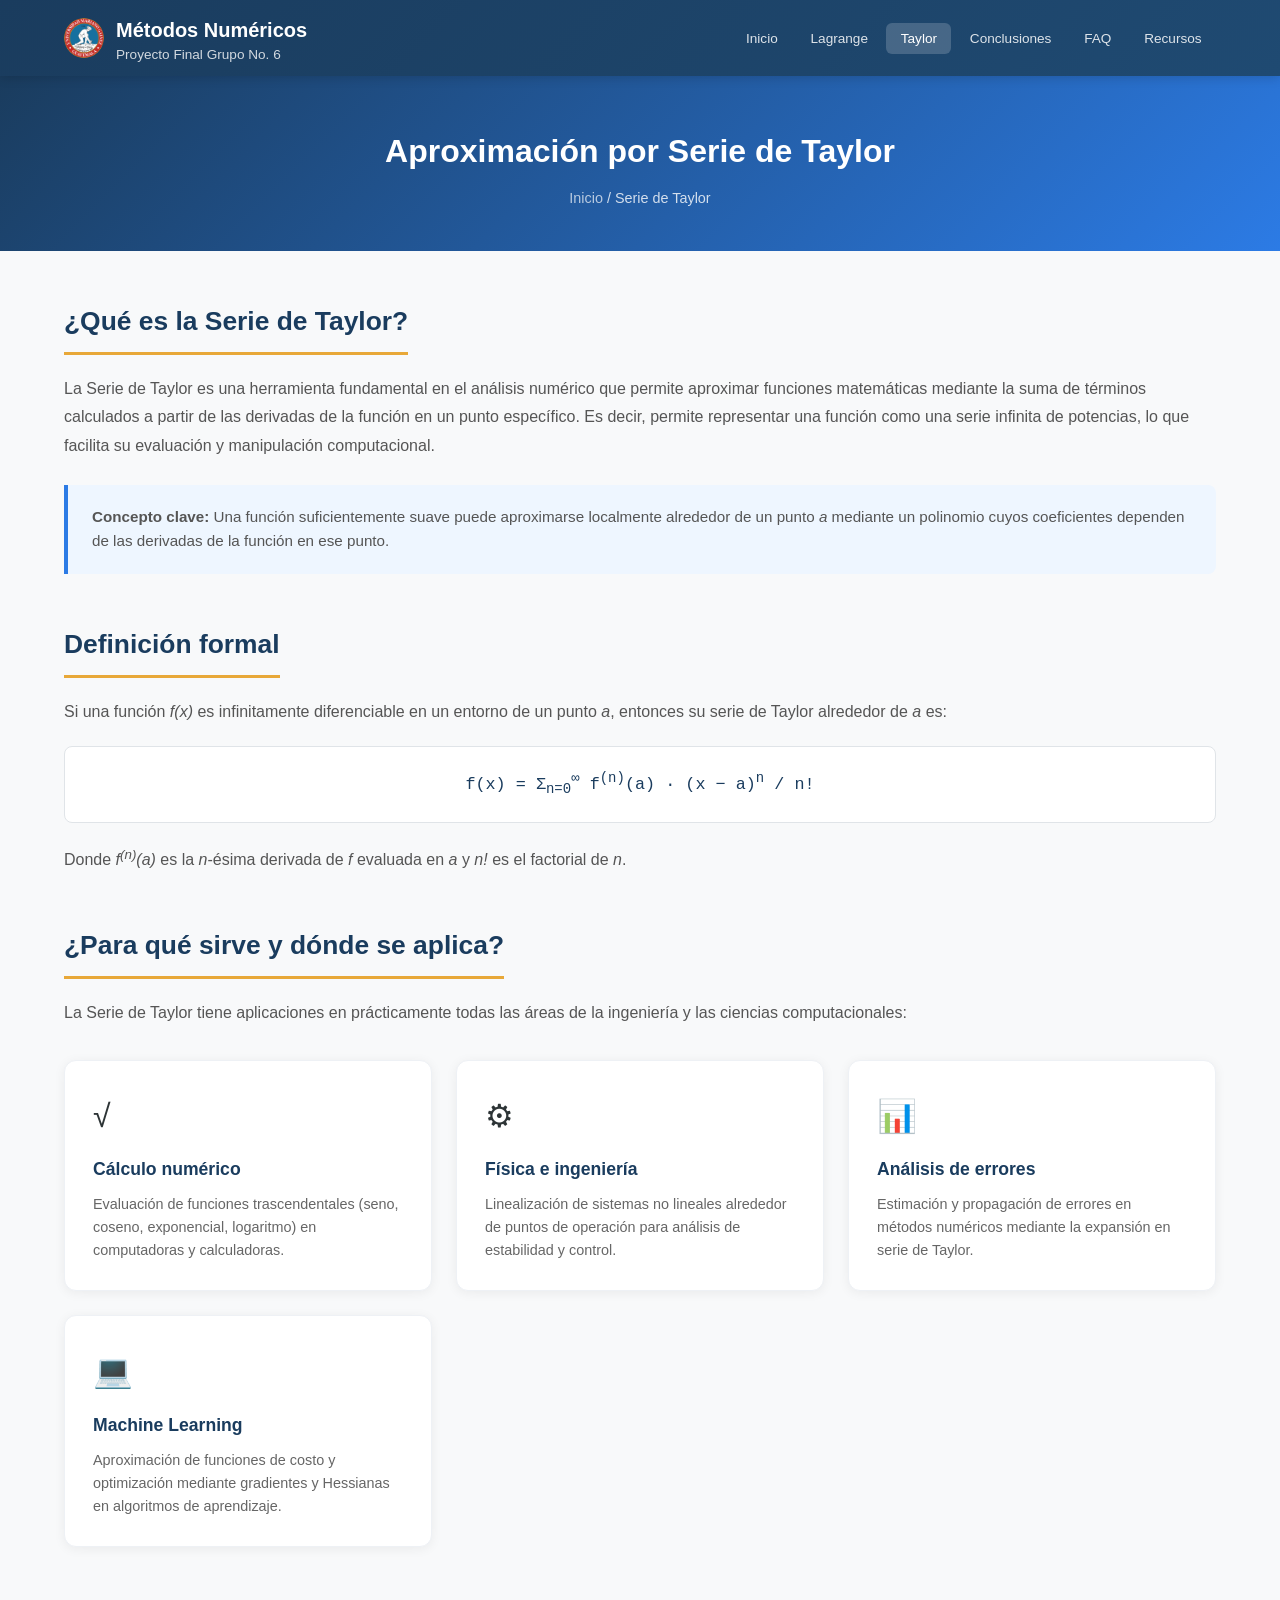
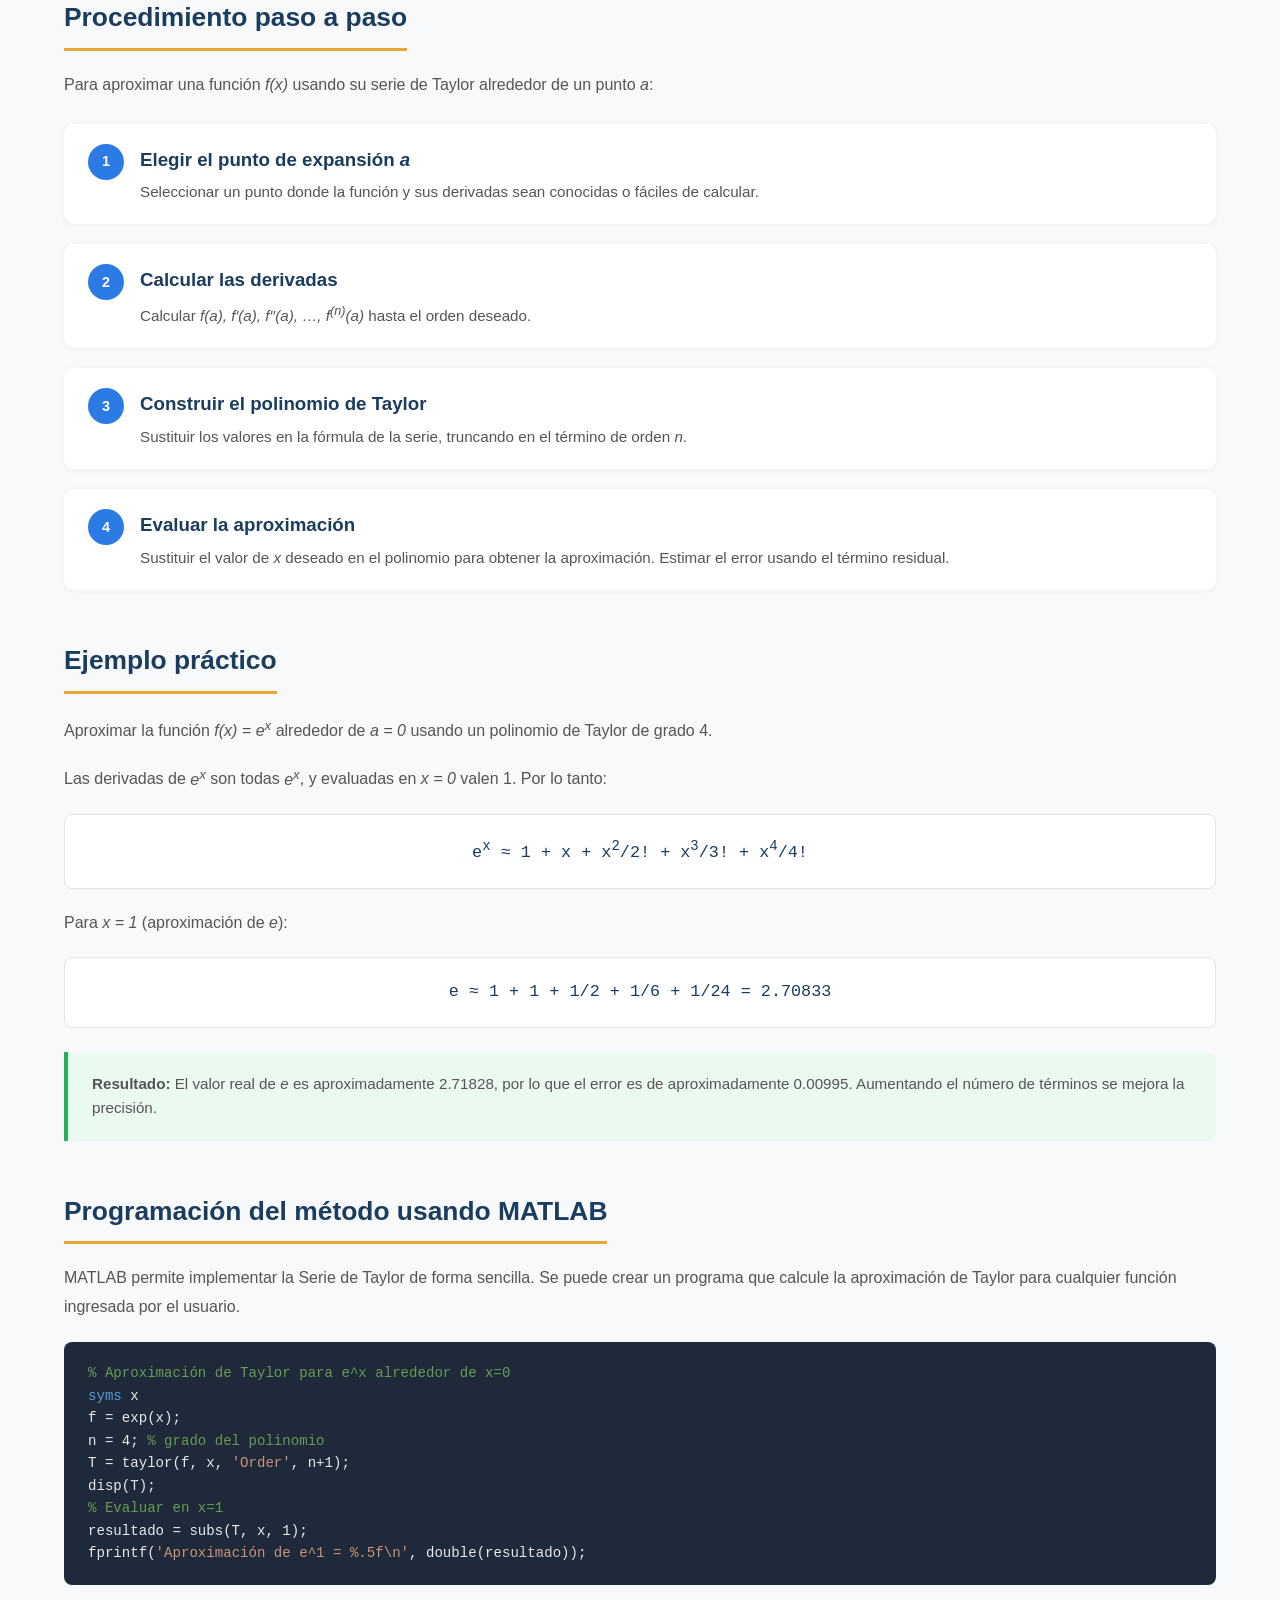
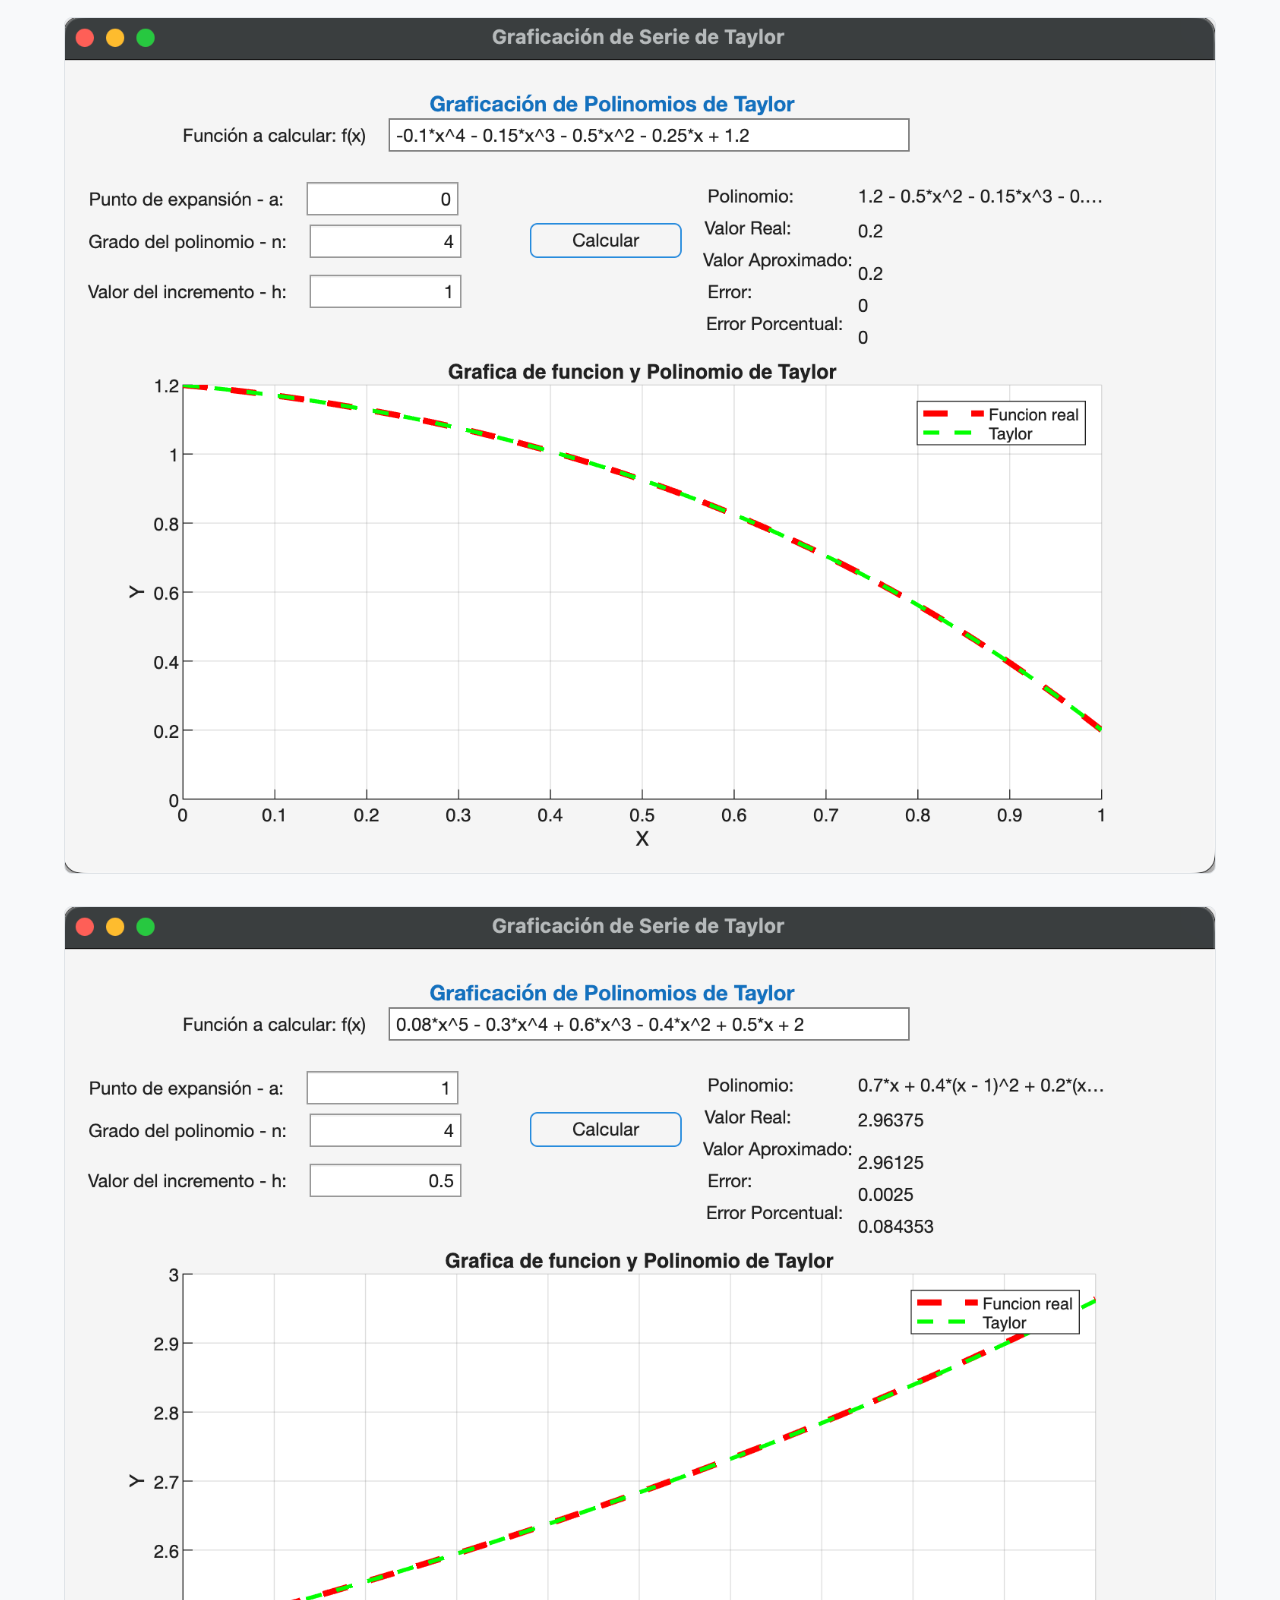
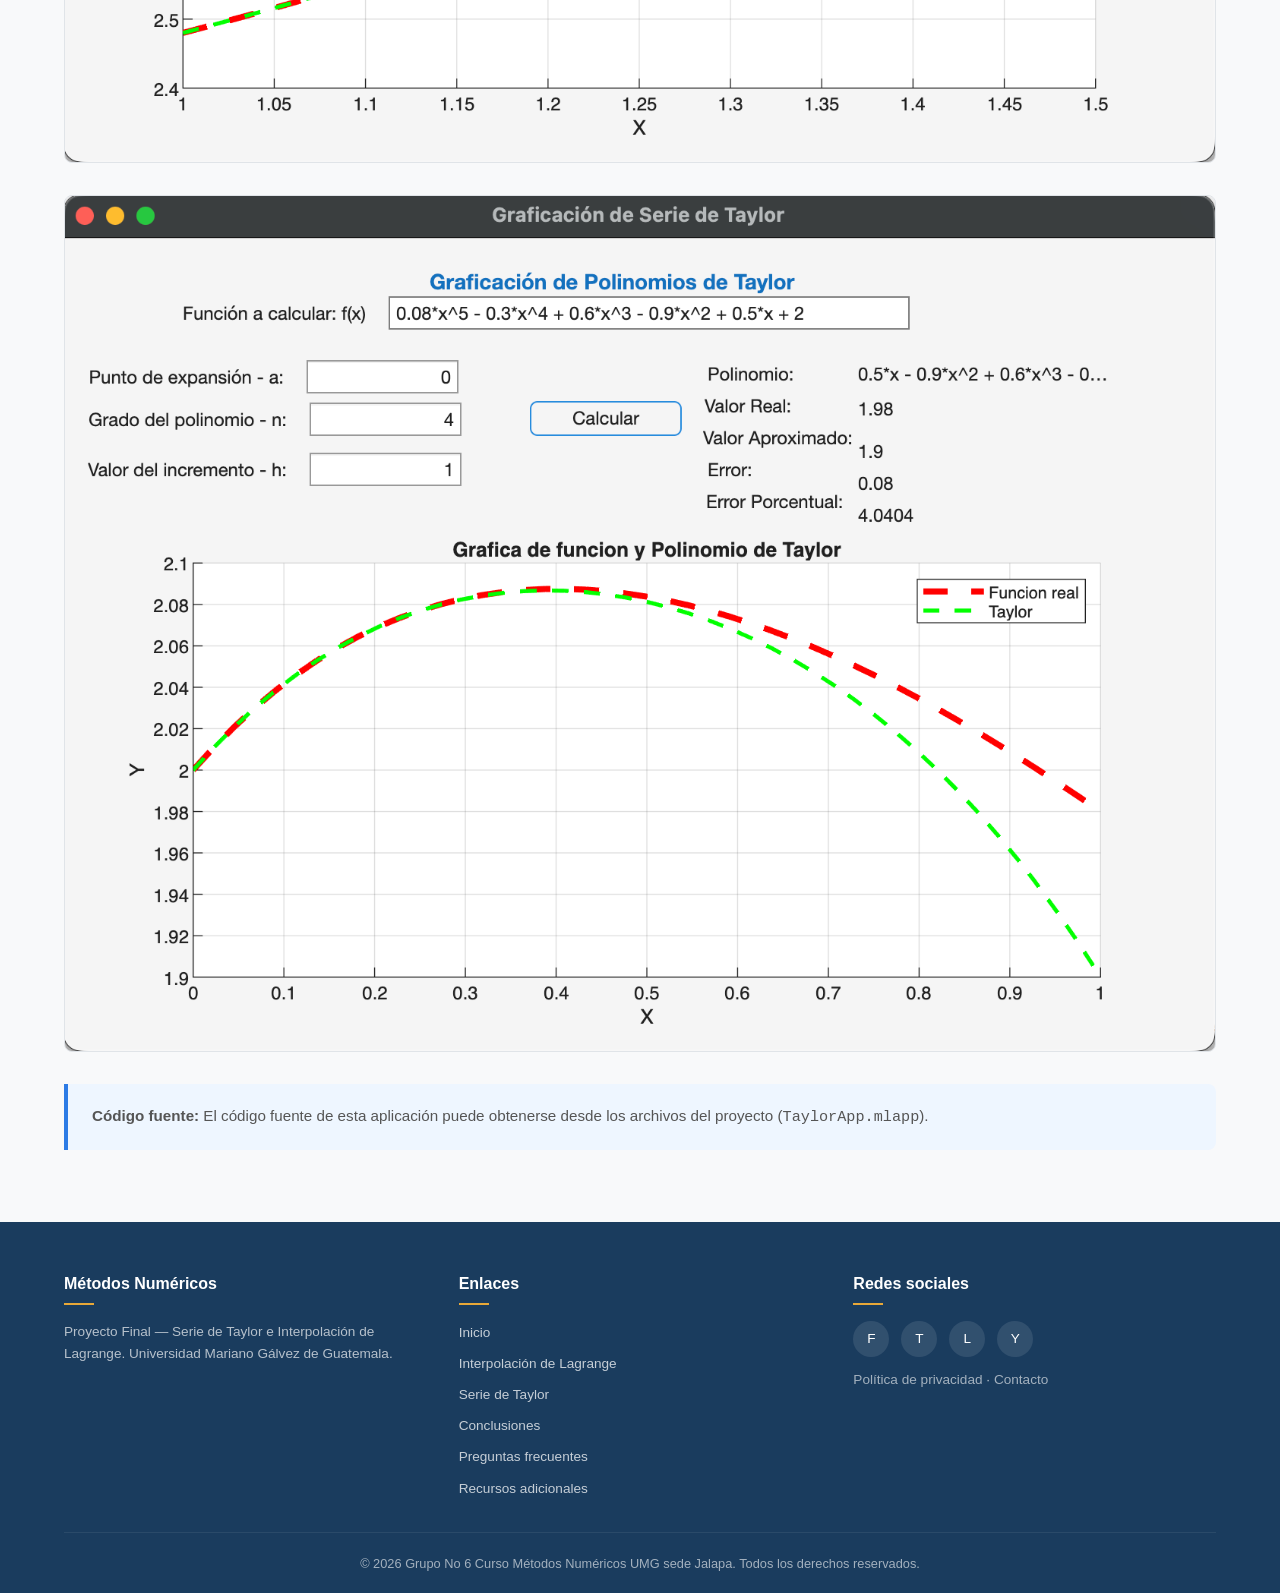
==== commit ee749f59: "- Se agregar nuevas imagenes para serie de Taylor" ====
--- a/aproximacion-taylor.html
+++ b/aproximacion-taylor.html
@@ -221,6 +221,8 @@
           fprintf(<span class="string">'Aproximación de e^1 = %.5f\n'</span>, double(resultado));
         </div>
         <img src="assets/images/serieTaylor.png" alt="Captura de pantalla del programa MATLAB para la Serie de Taylor" class="mt-2" style="border-radius:8px;border:1px solid #e0e4e8;">
+        <img src="assets/images/serieTaylor2.png" alt="Captura de pantalla del programa MATLAB para la Serie de Taylor" class="mt-2" style="border-radius:8px;border:1px solid #e0e4e8;">
+        <img src="assets/images/serieTaylor3.png" alt="Captura de pantalla del programa MATLAB para la Serie de Taylor" class="mt-2" style="border-radius:8px;border:1px solid #e0e4e8;">
         <div class="info-box mt-2">
           <p class="info-box__text">
             <strong>Código fuente:</strong> El código fuente de esta aplicación puede obtenerse desde los archivos
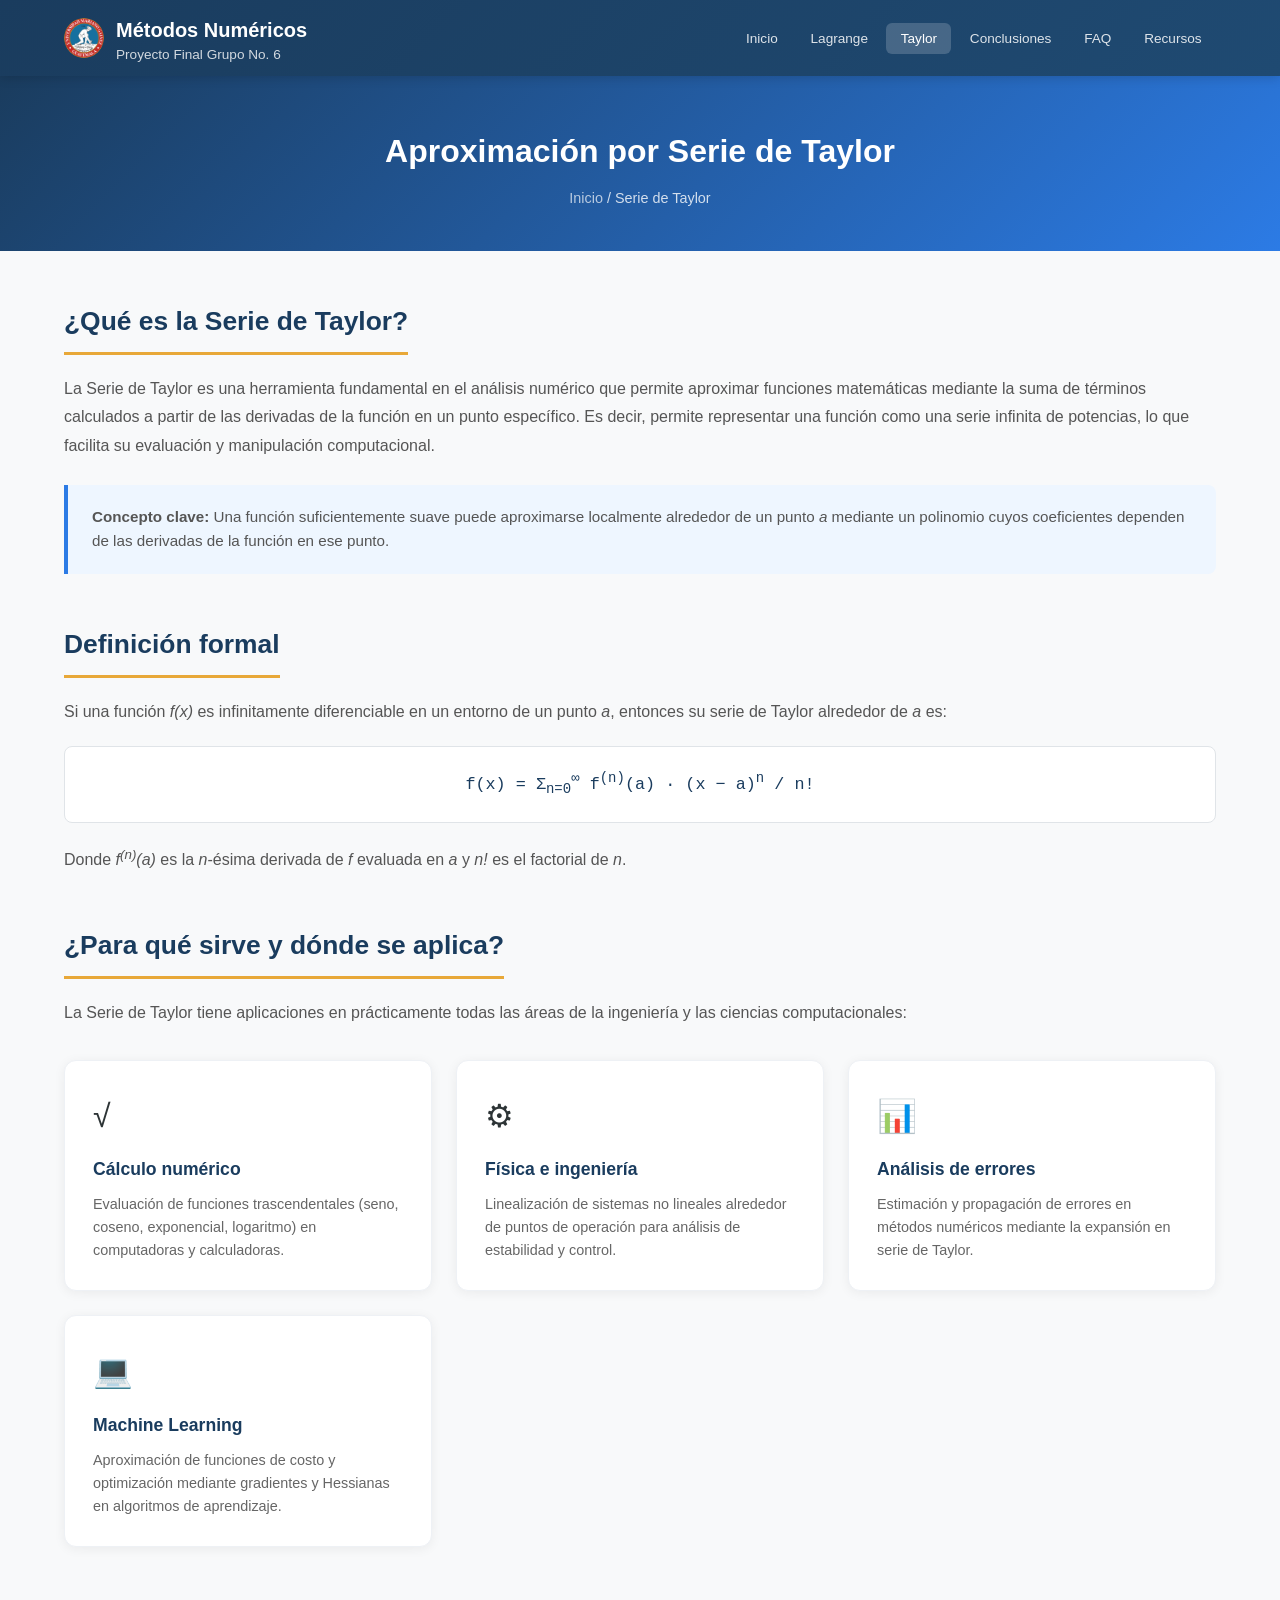
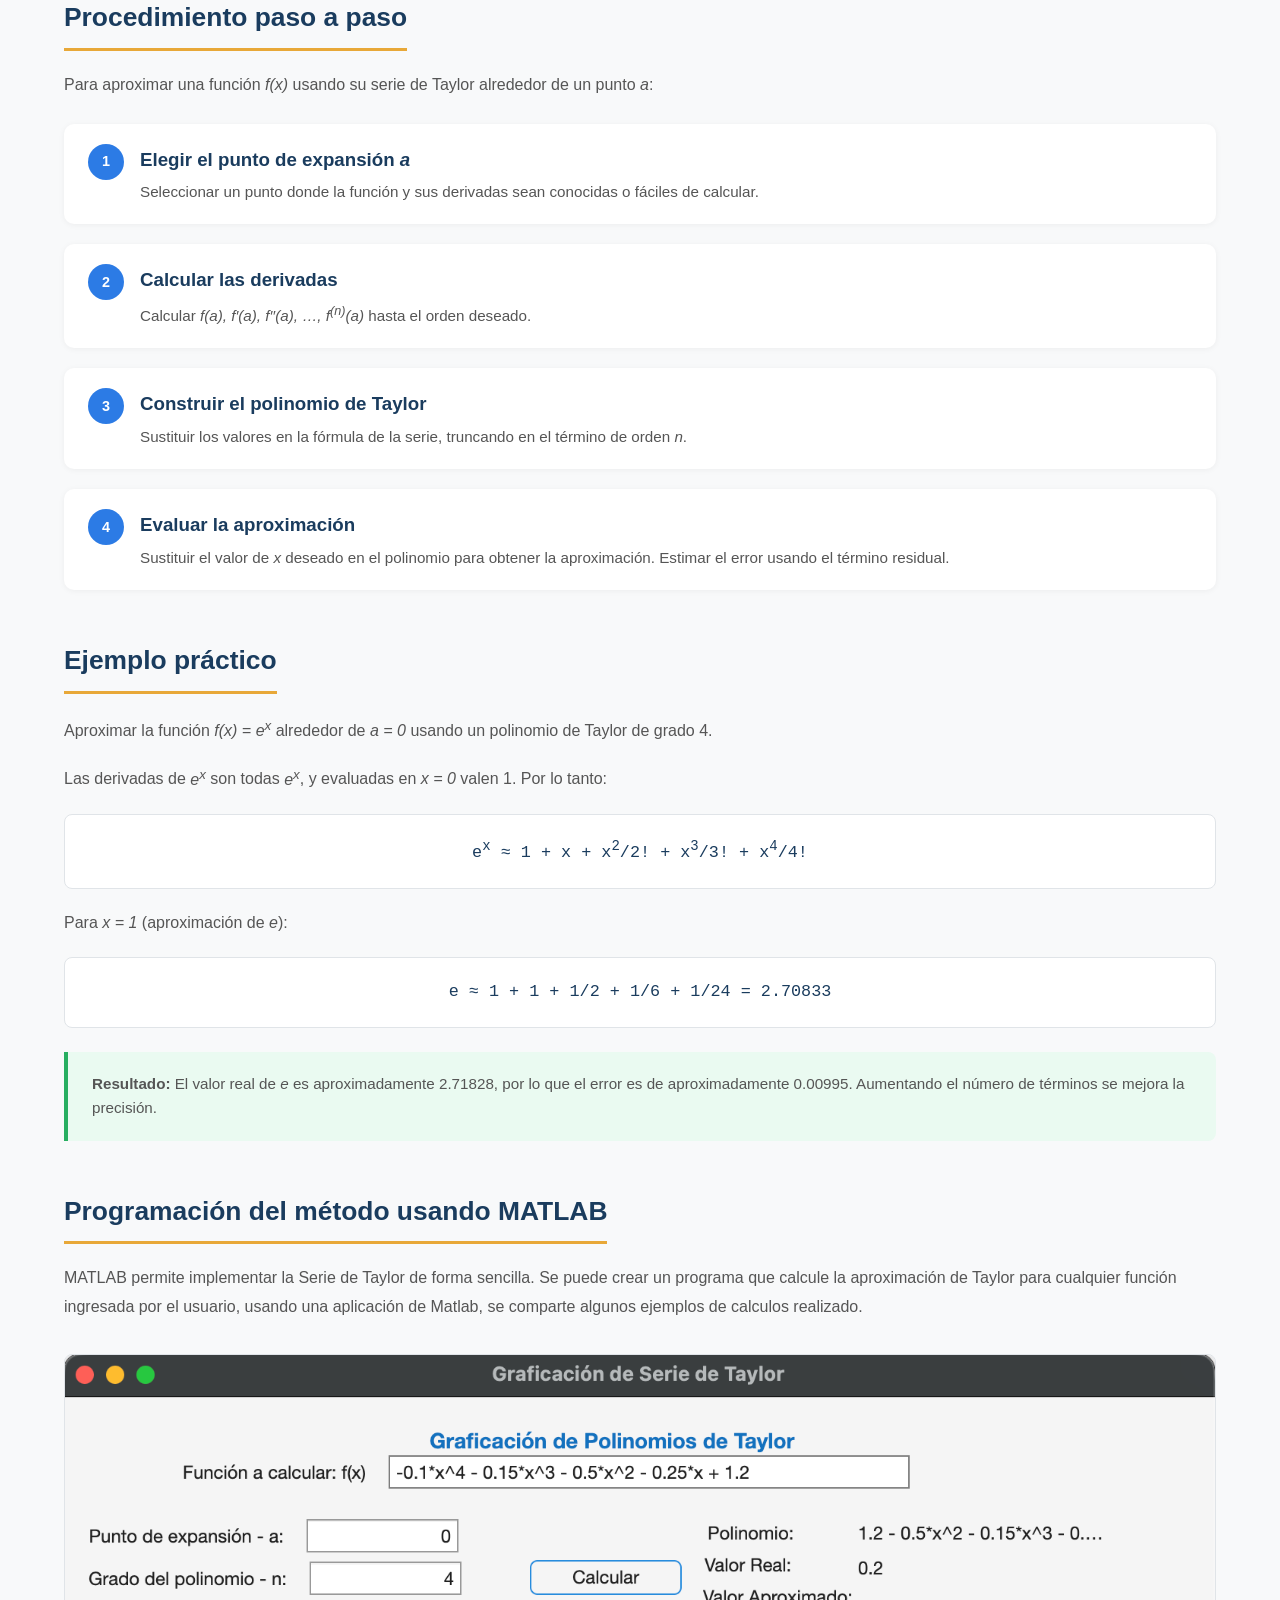
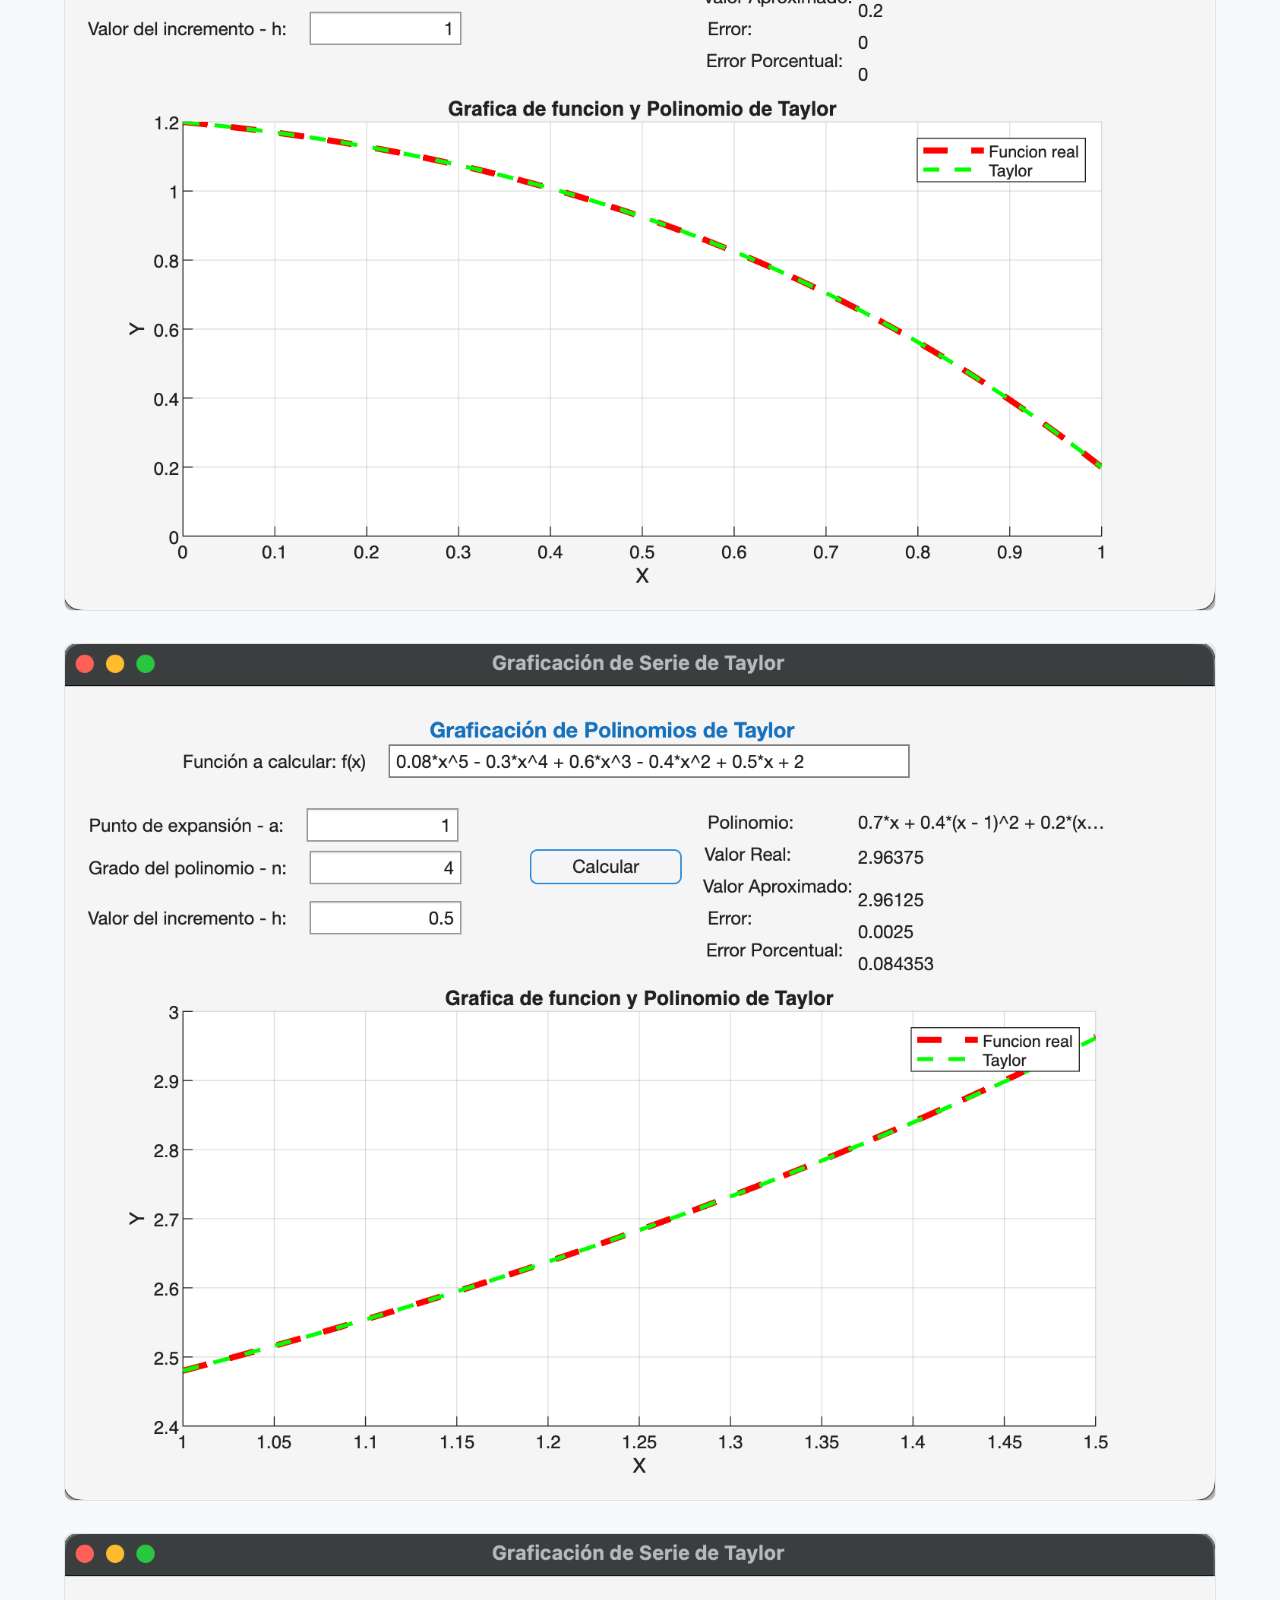
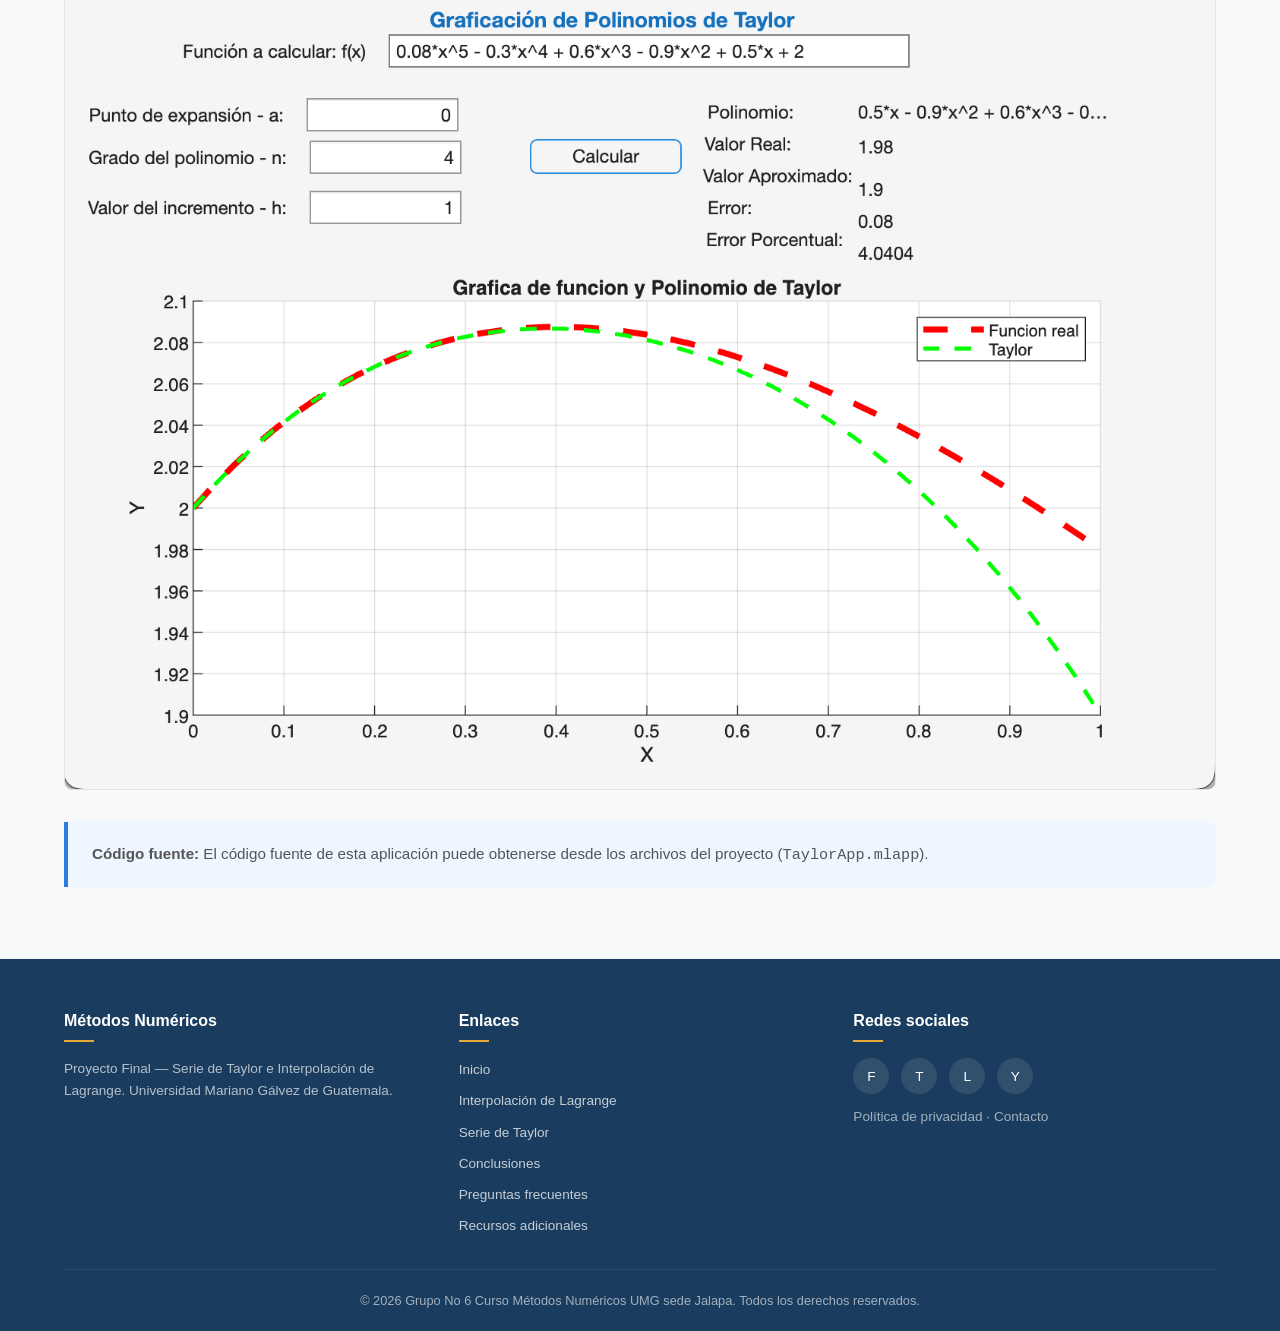
==== commit 47fb8830: "- Se ajusta el texto de página Taylor" ====
--- a/aproximacion-taylor.html
+++ b/aproximacion-taylor.html
@@ -207,9 +207,10 @@
         <h2 class="section__title">Programación del método usando MATLAB</h2>
         <p class="section__text">
           MATLAB permite implementar la Serie de Taylor de forma sencilla. Se puede crear un programa que
-          calcule la aproximación de Taylor para cualquier función ingresada por el usuario.
-        </p>
-        <div class="code-block">
+          calcule la aproximación de Taylor para cualquier función ingresada por el usuario, usando una aplicación de Matlab,
+          se comparte algunos ejemplos de calculos realizado.
+        </p>
+        <!--<div class="code-block">
           <span class="comment">% Aproximación de Taylor para e^x alrededor de x=0</span><br>
           <span class="keyword">syms</span> x<br>
           f = exp(x);<br>
@@ -219,7 +220,7 @@
           <span class="comment">% Evaluar en x=1</span><br>
           resultado = subs(T, x, 1);<br>
           fprintf(<span class="string">'Aproximación de e^1 = %.5f\n'</span>, double(resultado));
-        </div>
+        </div>-->
         <img src="assets/images/serieTaylor.png" alt="Captura de pantalla del programa MATLAB para la Serie de Taylor" class="mt-2" style="border-radius:8px;border:1px solid #e0e4e8;">
         <img src="assets/images/serieTaylor2.png" alt="Captura de pantalla del programa MATLAB para la Serie de Taylor" class="mt-2" style="border-radius:8px;border:1px solid #e0e4e8;">
         <img src="assets/images/serieTaylor3.png" alt="Captura de pantalla del programa MATLAB para la Serie de Taylor" class="mt-2" style="border-radius:8px;border:1px solid #e0e4e8;">
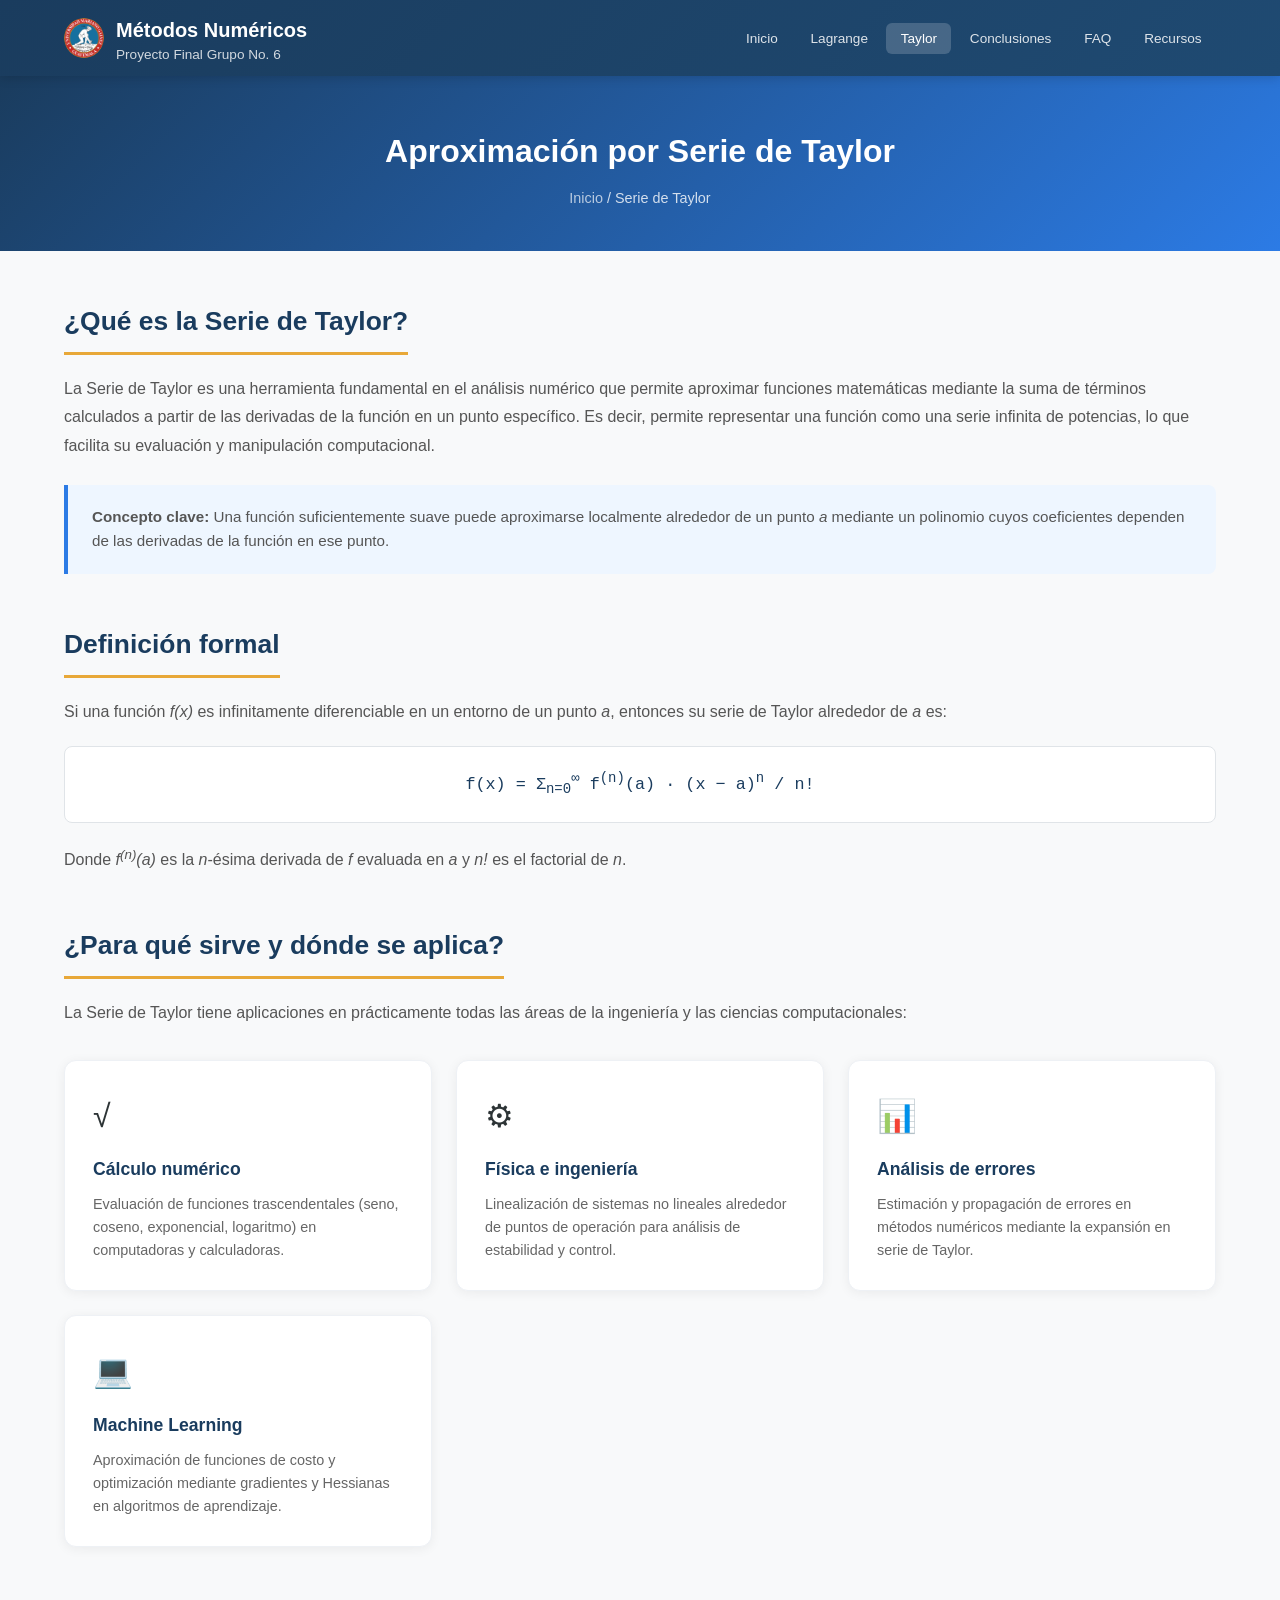
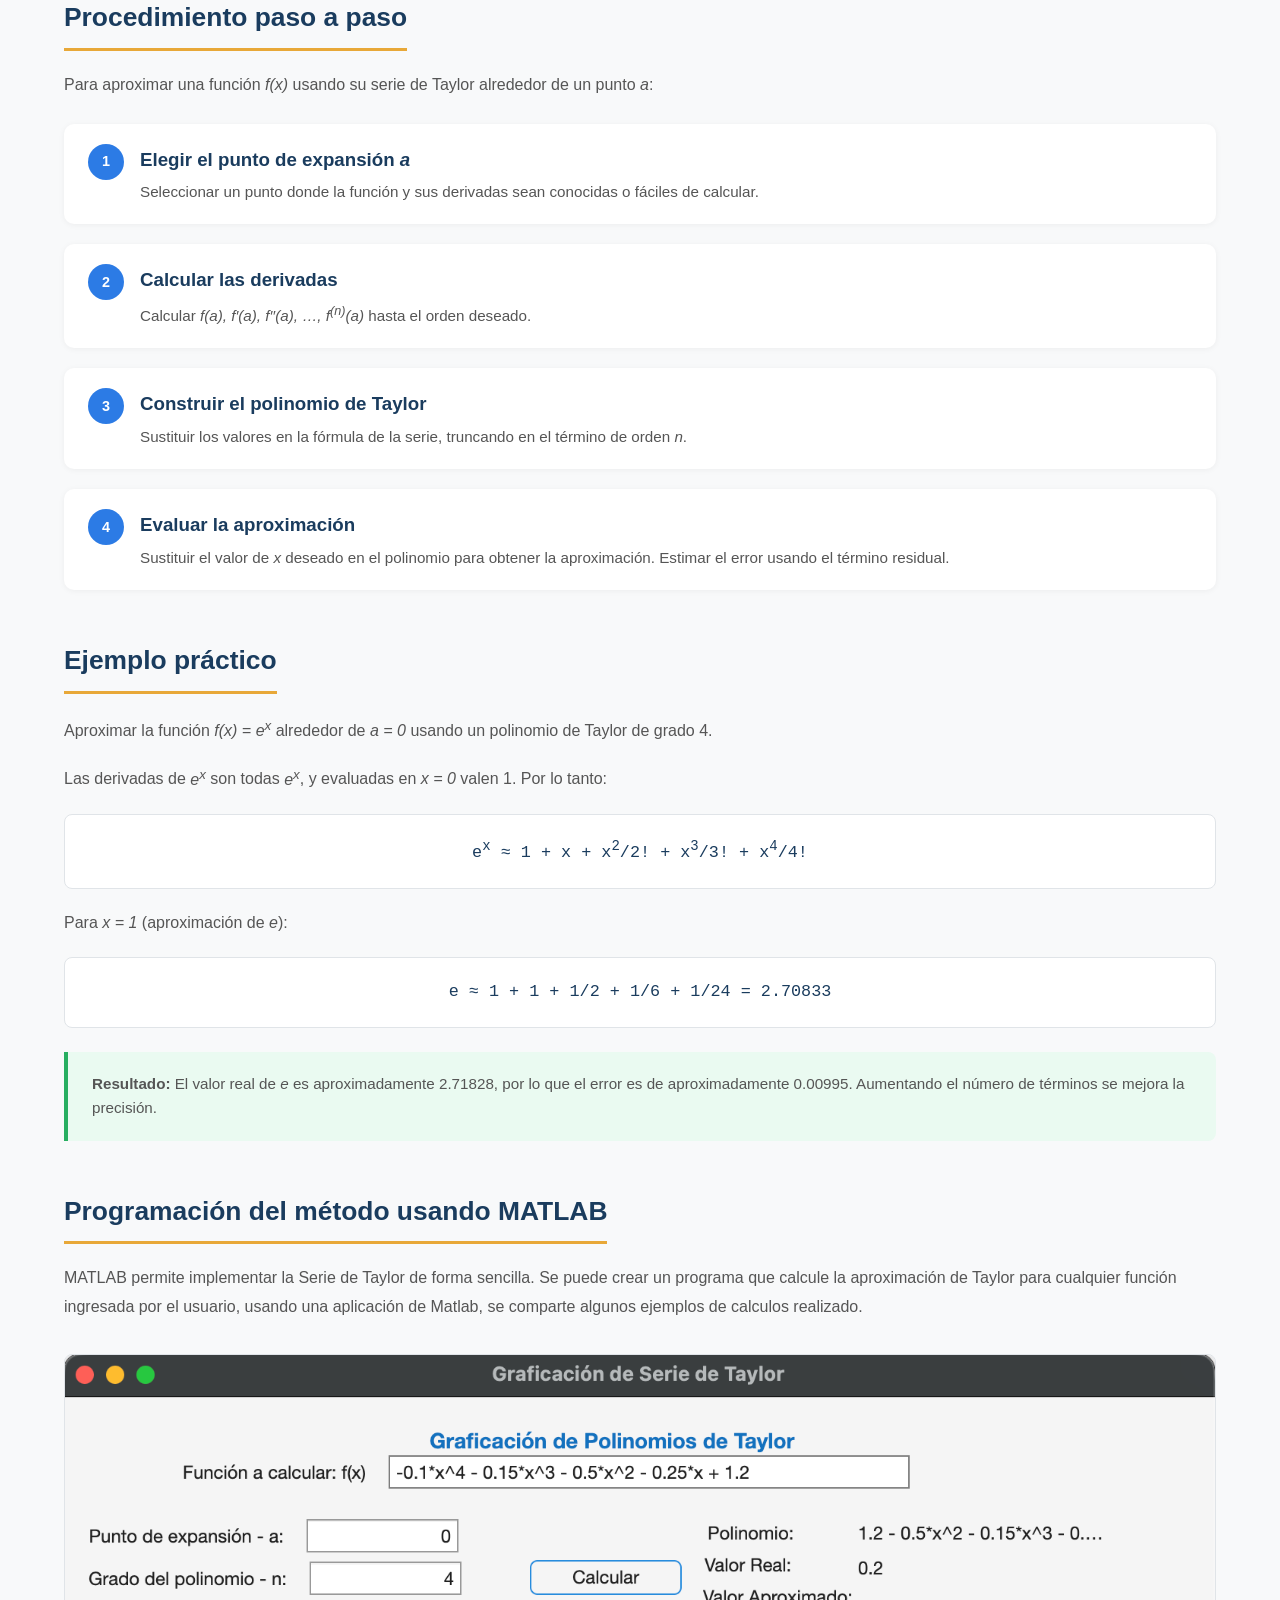
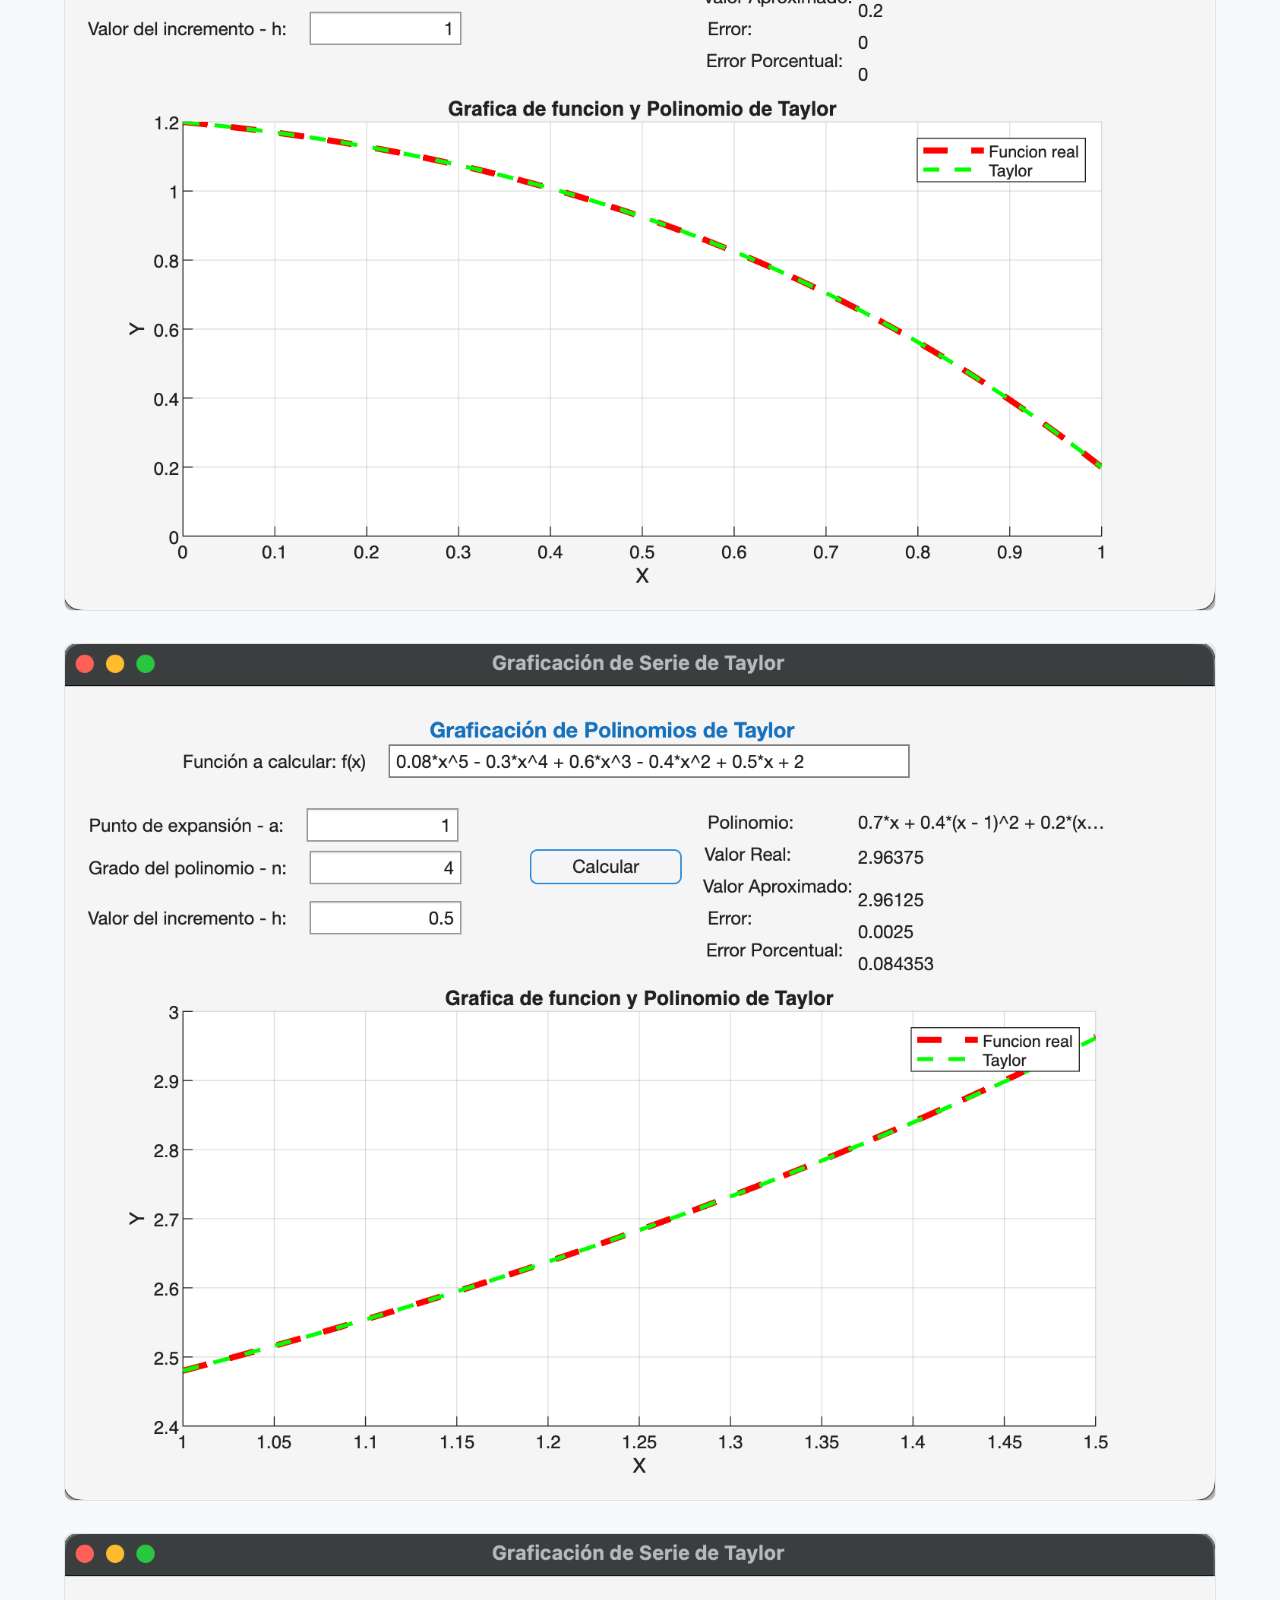
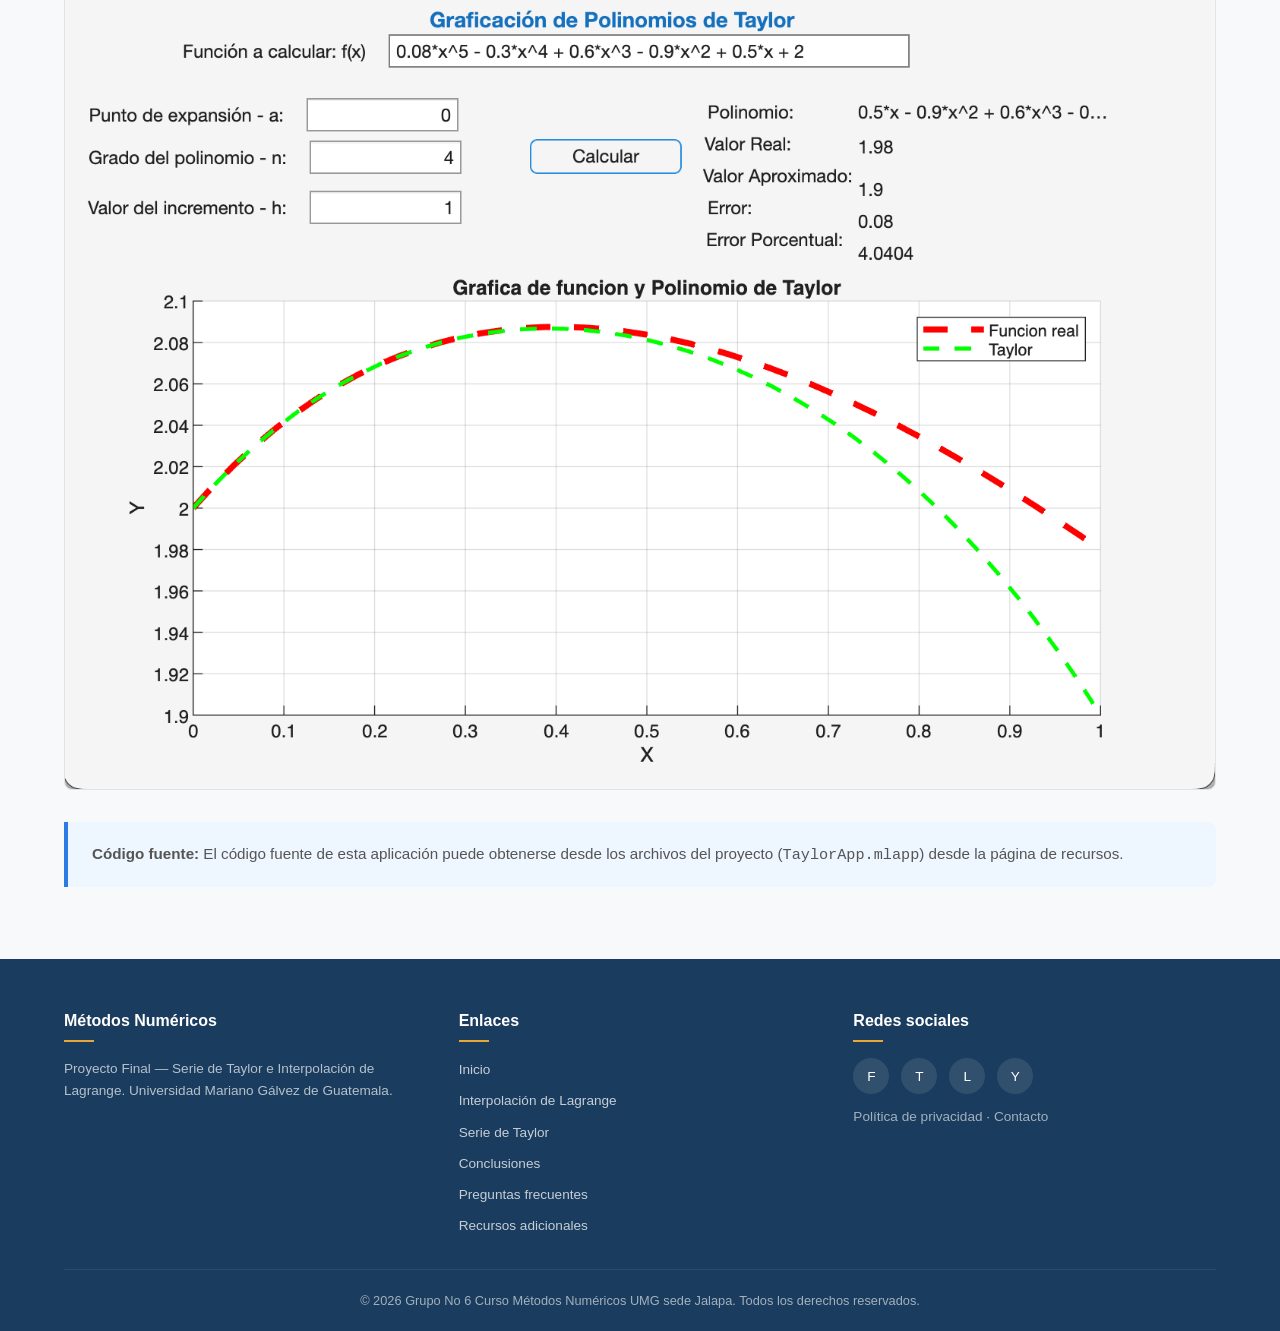
==== commit 7fe619d5: "- Corrección de texto" ====
--- a/aproximacion-taylor.html
+++ b/aproximacion-taylor.html
@@ -227,7 +227,7 @@
         <div class="info-box mt-2">
           <p class="info-box__text">
             <strong>Código fuente:</strong> El código fuente de esta aplicación puede obtenerse desde los archivos
-            del proyecto (<code>TaylorApp.mlapp</code>).
+            del proyecto (<code>TaylorApp.mlapp</code>) desde la página de recursos.
           </p>
         </div>
       </section>
